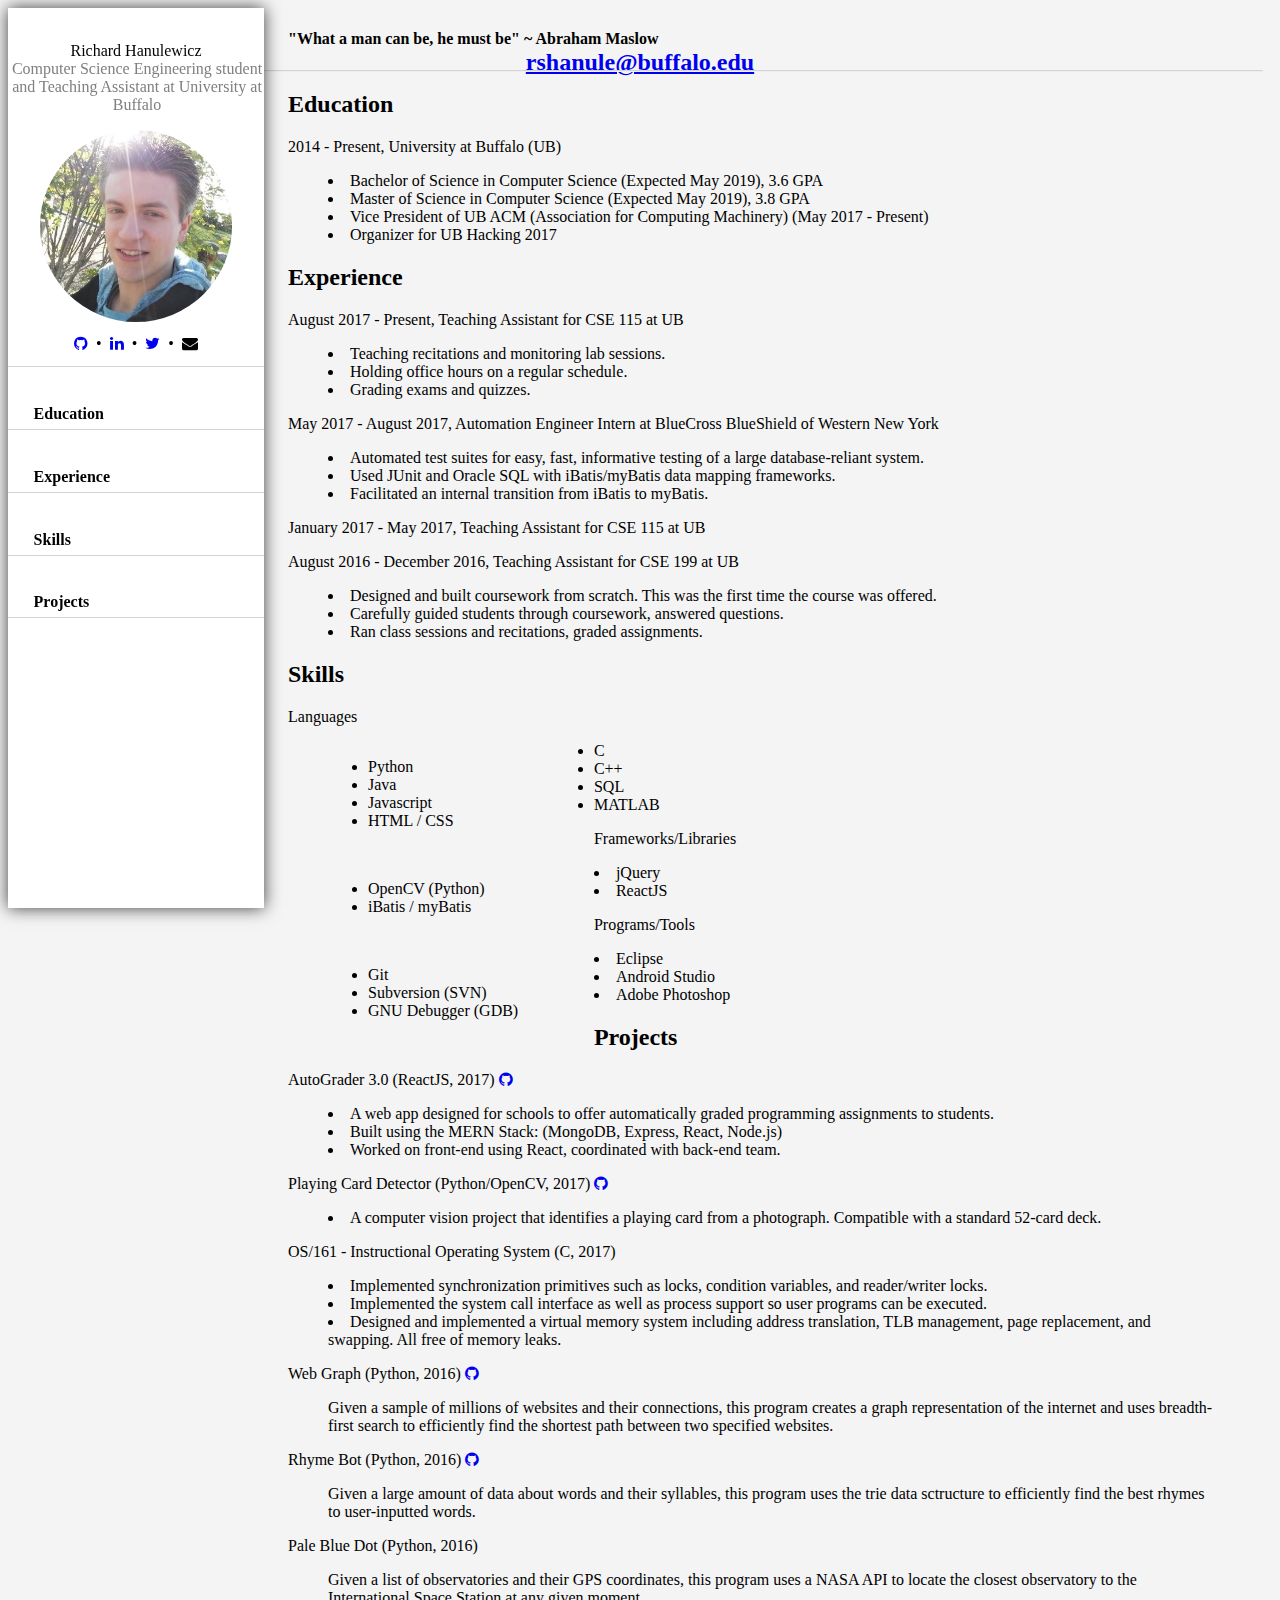
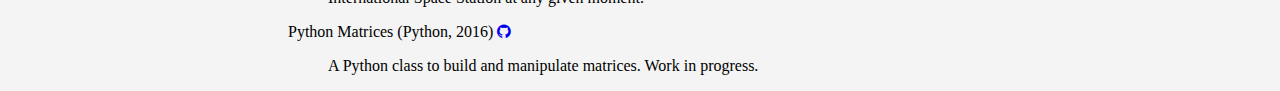
==== index.html @ ce82de79 "Small formatting change." ====
<html>
<title> Richard Hanulewicz </title>
<meta name = "keywords" content = "Richard, Ricky, Hanulewicz, Richard Hanulewicz, Ricky Hanulewicz, rshanule, rshanule@buffalo.edu, git, github, resume, code, programming" />
<head>
<link rel="stylesheet" type="text/css" href="css/bootstrap.min.css">
<link rel="stylesheet" type="text/css" href="style.css">
<link rel="stylesheet" type="text/css" href="https://maxcdn.bootstrapcdn.com/font-awesome/4.3.0/css/font-awesome.min.css">
<script src="js/jquery-3.1.1.min.js"> </script>
<script src="js/bootstrap.min.js"></script>
</head>

<body bgcolor="#E6E6FA">
	<div id="sidething">
		<div id="sidethingcontents">
			<p class="lead" align="center">Richard Hanulewicz<p>
			<p align="center" style="padding-left:2; margin-top: -16px; color:grey">Computer Science Engineering student and Teaching Assistant at University at Buffalo</p>
			<img id="propic" class="img-circle"" src="propic.jpg">
			
			<div id="sidebarcentered">
				<a href="https://github.com/rshanule" target="_blank"><i class="fa fa-github"></i></a>
				&nbsp;•&nbsp;
				<a href="https://www.linkedin.com/in/rshanule" target="_blank"><i class="fa fa-linkedin"></i></a>
				&nbsp;•&nbsp;
				<a href="https://twitter.com/rhanulewicz"><i class="fa fa-twitter"></i></a>
				&nbsp;•&nbsp;
				<a type="button" data-toggle="modal" data-target="#eModal"><i class="fa fa-envelope" title="Email"></i></a>
			</div>
			
			<div id="slice1">
				<a id="sidelink1" href="#edu"></a>
				<p id ="pslice1">Education</p>
			</div>
			<div id="slice2">
				<a id="sidelink2" href="#exp"></a>
				<p id ="pslice2">Experience</p>
			</div>
			<div id="slice3">
				<a id="sidelink3" href="#skills"></a>
				<p id ="pslice3">Skills</p>
			</div>
			<div id="sliceL">
				<a id="sidelinkL" href="#projects"></a>
				<p id ="psliceL">Projects</p>
			</div>
		</div>
	</div>

	<div id="eModal" class="modal fade" role="dialog">
		<div class="modal-dialog">
	    	<!-- Modal content-->
	    	<div class="modal-content">
	      		<div class="modal-body">
	      			<button type="button" class="close" data-dismiss="modal">&times;</button>
	      			<center><h2><a href="mailto:rshanule@buffalo.edu">rshanule@buffalo.edu</a></h2></center>
	      		</div>
	    	</div>
	    </div>
	</div>

	<div id="therest">
		<h4 id="titletext">
			"What a man can be, he must be" ~ Abraham Maslow
		</h4>
		<hr id="dividyguy" style="border-top: 1px solid lightgrey; margin-left: -32px;">

		<h2 id="edu">Education</h2>
		<div class="well">
			<p class="lead">2014 - Present, University at Buffalo (UB)</p>
			<blockquote>
				<li>Bachelor of Science in Computer Science (Expected May 2019), 3.6 GPA</li>
				<li>Master of Science in Computer Science (Expected May 2019), 3.8 GPA</li>
				<li>Vice President of UB ACM (Association for Computing Machinery) (May 2017 - Present)</li>
				<li>Organizer for UB Hacking 2017</li>
			</blockquote>
		</div>

		<h2 id="exp">Experience</h2>
		<div class="well">
			<p class="lead">August 2017 - Present, Teaching Assistant for CSE 115 at UB</p>
			<blockquote>
				<li>Teaching recitations and monitoring lab sessions.</li>
				<li>Holding office hours on a regular schedule.</li>
				<li>Grading exams and quizzes.</li>
			</blockquote>
			<p class="lead">May 2017 - August 2017, Automation Engineer Intern at BlueCross BlueShield of Western New York</p>
			<blockquote>
				<li>Automated test suites for easy, fast, informative testing of a large database-reliant system.</li>
				<li>Used JUnit and Oracle SQL with iBatis/myBatis data mapping frameworks.</li>
				<li>Facilitated an internal transition from iBatis to myBatis.</li>
			</blockquote>
			<p class="lead">January 2017 - May 2017, Teaching Assistant for CSE 115 at UB</p>
			<p class="lead">August 2016 - December 2016, Teaching Assistant for CSE 199 at UB</p>
			<blockquote>
				<li>Designed and built coursework from scratch. This was the first time the course was offered.</li>
				<li>Carefully guided students through coursework, answered questions.</li>
				<li>Ran class sessions and recitations, graded assignments.</li>
			</blockquote>
		</div>

		<h2 id="skills">Skills</h2>
		<div class="well">
			<p class="lead">Languages</p>
			<blockquote>
			<div style="float: left; width: 30%;">
				<ul>
					<li>Python</li>
					<li>Java</li>
					<li>Javascript</li>
					<li>HTML / CSS</li>
				</ul>
			</div>
			<ul>
				<li>C</li>
				<li>C++</li>
				<li>SQL</li>
				<li>MATLAB</li>
			</ul>
			</blockquote>
			
			<p class="lead">Frameworks/Libraries</p>
			<blockquote>
				<div style="float: left; width: 30%;">
					<ul>
						<li>OpenCV (Python)</li>
						<li>iBatis / myBatis</li>
					</ul>
				</div>
				<li>jQuery</li>
				<li>ReactJS</li>
			</blockquote>

			<p class="lead">Programs/Tools</p>
			<blockquote>
			<div style="float: left; width: 30%;">
				<ul>
					<li>Git</li>
					<li>Subversion (SVN)</li>
					<li>GNU Debugger (GDB)</li>
				</ul>
			</div>
				<li>Eclipse</li>
				<li>Android Studio</li>
				<li>Adobe Photoshop</li>	
			</blockquote>

		</div>
		<h2 id="projects">Projects</h2>
		<div class="well">
			<p class="lead">AutoGrader 3.0 (ReactJS, 2017) <a href="https://github.com/Theknickerbocker/UB_Grader"><i class="fa fa-github"></i></a></p>
			<blockquote>
				<li>A web app designed for schools to offer automatically graded programming assignments to students.</li>
				<li>Built using the MERN Stack: (MongoDB, Express, React, Node.js)</li>
				<li>Worked on front-end using React, coordinated with back-end team.</li>
			</blockquote>

			<p class="lead">Playing Card Detector (Python/OpenCV, 2017) <a href="https://github.com/Theknickerbocker/UB_Grader"><i class="fa fa-github"></i></a></p>
			<blockquote>
				<li>A computer vision project that identifies a playing card from a photograph. Compatible with a standard 52-card deck.</li>
			</blockquote>

			<p class="lead">OS/161 - Instructional Operating System (C, 2017)</p>
			<blockquote>
				<li>Implemented synchronization primitives such as locks, condition variables, and reader/writer locks.</li>
				<li>Implemented the system call interface as well as process support so user programs can be executed.</li>
				<li>Designed and implemented a virtual memory system including address translation, TLB management, page
					replacement, and swapping. All free of memory leaks.</li>
			</blockquote>
	
			
			<p class="lead">Web Graph (Python, 2016) <a href="https://github.com/rshanule/Web-Graph"><i class="fa fa-github"></i></a></p>
			<blockquote>
				Given a sample of millions of websites and their connections, this program creates a graph representation of the internet and uses breadth-first search to efficiently find the shortest path between two specified websites.
			</blockquote>

			<p class="lead">Rhyme Bot (Python, 2016) <a href="https://github.com/rshanule/Rhyme-Bot"><i class="fa fa-github"></i></a></p>
			<blockquote>
				Given a large amount of data about words and their syllables, this program uses the trie data sctructure to efficiently find the best rhymes to user-inputted words.
			</blockquote>

			<p class="lead">Pale Blue Dot (Python, 2016)</p>
			<blockquote>
				Given a list of observatories and their GPS coordinates, this program uses a NASA API to locate the closest observatory to the International Space Station at any given moment.
			</blockquote>

			<p class="lead">Python Matrices (Python, 2016) <a href="https://github.com/rshanule/Python-Matrices"><i class="fa fa-github"></i></a></p>
			<blockquote>A Python class to build and manipulate matrices. Work in progress.</blockquote>
	
	</div>
</body>
<script src="script.js" type="text/javascript"></script>
</html>
---- style.css ----
#sidething{
	position: fixed;
    width:20%;
    min-width: 120px;
    height:100%;
    background: white;
    -webkit-box-shadow: 0px 0px 16px 0px rgba(0,0,0,0.75);
    -moz-box-shadow: 0px 0px 16px 0px rgba(0,0,0,0.75);
    box-shadow: 0px 0px 16px 0px rgba(0,0,0,0.75);
    z-index: 1;
}
#sidethingcontents{
	position: relative;
	top: 2%;

}
#therest{
	position:absolute;
	top: 1%;
	z-index: 0;
	margin-right: 2%;
}
#slice1,#slice2,#slice3,#slice4{
	position: relative;
	border: 1px solid lightgrey;
	border-left: 0;
	border-right: 0;
	border-bottom: 0;
    box-sizing: border-box;
    height:7%;
    min-height: 20px
}
#sliceL{
	position: relative;
	border: 1px solid lightgrey;
	border-left: 0;
	border-right: 0;
    box-sizing: border-box;
    height:7%;
    min-height: 20px
}
#pslice1,#pslice2,#pslice3,#pslice4,#psliceL {
	position: relative; 
	left:10%; 
	top: 50%; 
	transform: translateY(-50%); 
	font-weight: bold;
}
#sidelink{
	position: absolute;
    width: 100%;
    height: 100%;
    top: 0;
    left: 0;
    text-decoration: none; 
    z-index: 10; 
    background-color: #FFF; 
    opacity: 0 ; 
    filter: alpha(opacity=1);
}
body{
	background-color: #f4f4f4;
}
.img-circle{
	position: relative;
	border-radius:50%;
	width:75%;
	left: 12.5%;
}
#sidebarcentered{
	margin-top:5%;
	margin-bottom: 5%;
	text-align: center;
}
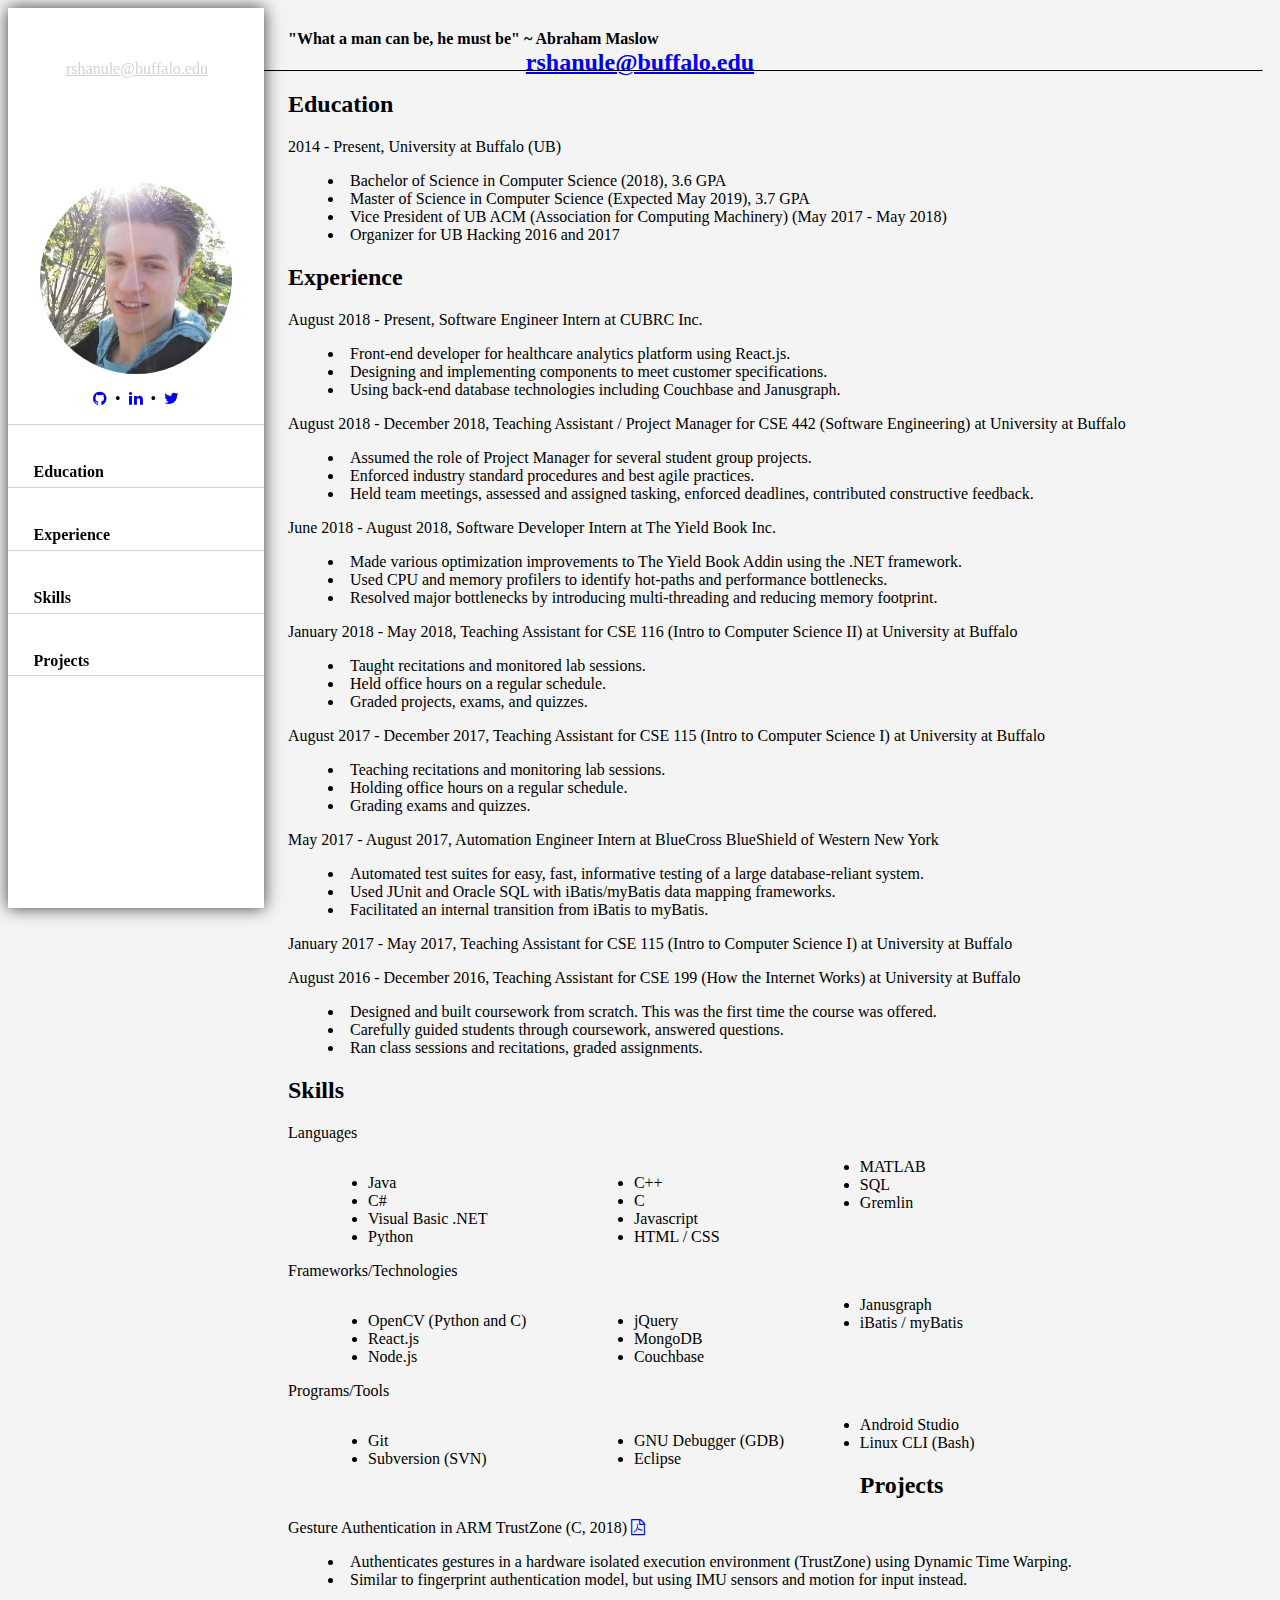
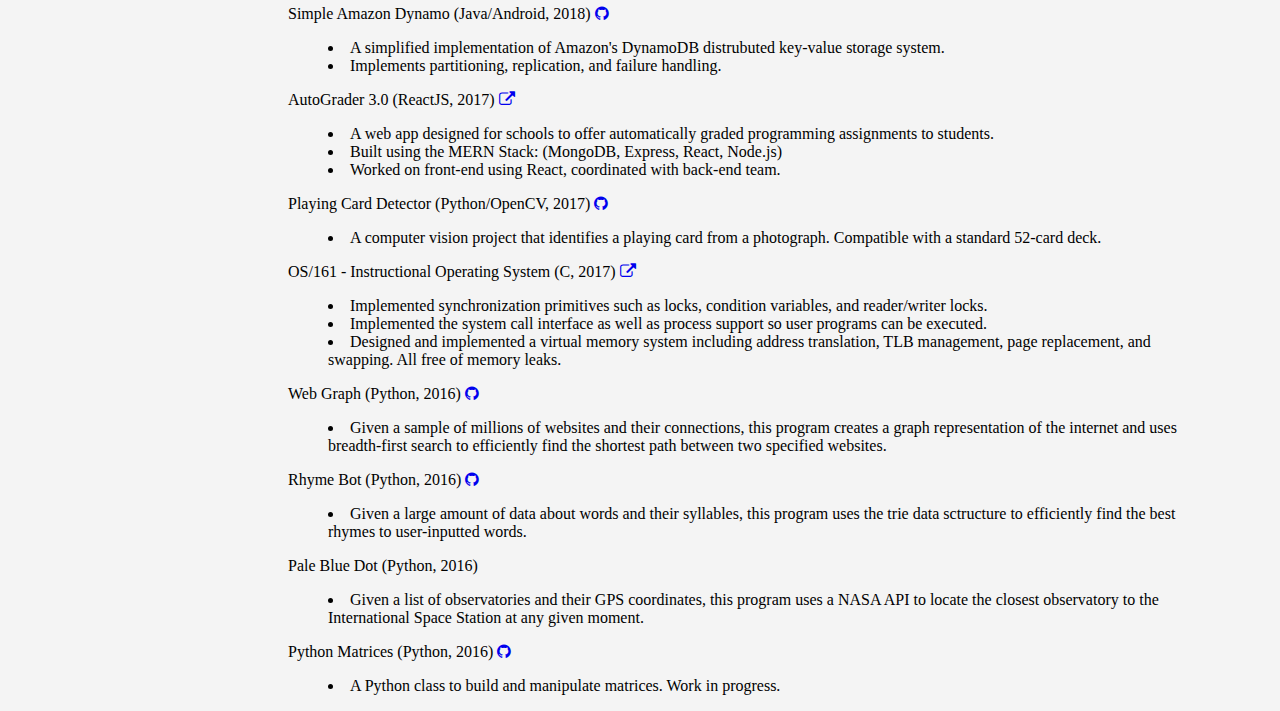
==== commit 6ca9de61: "Small update" ====
--- a/index.html
+++ b/index.html
@@ -2,6 +2,7 @@
 <html>
 <title> Richard Hanulewicz </title>
 <meta name = "keywords" content = "Richard, Ricky, Hanulewicz, Richard Hanulewicz, Ricky Hanulewicz, rshanule, rshanule@buffalo.edu, git, github, resume, code, programming" />
+<meta http-equiv="cache-control" content="no-cache" /> 
 <head>
 <link rel="stylesheet" type="text/css" href="css/bootstrap.min.css">
 <link rel="stylesheet" type="text/css" href="style.css">
@@ -13,18 +14,19 @@
 <body bgcolor="#E6E6FA">
 	<div id="sidething">
 		<div id="sidethingcontents">
-			<p class="lead" align="center">Richard Hanulewicz<p>
-			<p align="center" style="padding-left:2; margin-top: -16px; color:grey">Computer Science Engineering student and Teaching Assistant at University at Buffalo</p>
+			<p class="lead" align="center" style="color: white">Richard Hanulewicz<p>
+			<p align="center" style="padding-left:2; margin-top: -16px; color:lightgrey"><a style="color: lightgrey" href="mailto:rshanule@buffalo.edu">rshanule@buffalo.edu</a><p>
+			<br>
+			<p align="center" style="padding-left:4; margin-top: -16px; color:white">Computer Science Engineering student and Teaching Assistant at University at Buffalo</p>
 			<img id="propic" class="img-circle"" src="propic.jpg">
 			
 			<div id="sidebarcentered">
-				<a href="https://github.com/rshanule" target="_blank"><i class="fa fa-github"></i></a>
+				<p class="lead"><a href="https://github.com/rshanule" target="_blank"><i class="fa fa-github"></i></a>
 				&nbsp;•&nbsp;
 				<a href="https://www.linkedin.com/in/rshanule" target="_blank"><i class="fa fa-linkedin"></i></a>
 				&nbsp;•&nbsp;
-				<a href="https://twitter.com/rhanulewicz"><i class="fa fa-twitter"></i></a>
-				&nbsp;•&nbsp;
-				<a type="button" data-toggle="modal" data-target="#eModal"><i class="fa fa-envelope" title="Email"></i></a>
+				<a href="https://twitter.com/rhanulewicz" target="_blank"><i class="fa fa-twitter"></i></a>
+				</p>
 			</div>
 			
 			<div id="slice1">
@@ -62,22 +64,46 @@
 		<h4 id="titletext">
 			"What a man can be, he must be" ~ Abraham Maslow
 		</h4>
-		<hr id="dividyguy" style="border-top: 1px solid lightgrey; margin-left: -32px;">
+		<hr id="dividyguy" style="border-top: 1px solid black; margin-left: -32px;">
 
 		<h2 id="edu">Education</h2>
 		<div class="well">
 			<p class="lead">2014 - Present, University at Buffalo (UB)</p>
 			<blockquote>
-				<li>Bachelor of Science in Computer Science (Expected May 2019), 3.6 GPA</li>
-				<li>Master of Science in Computer Science (Expected May 2019), 3.8 GPA</li>
-				<li>Vice President of UB ACM (Association for Computing Machinery) (May 2017 - Present)</li>
-				<li>Organizer for UB Hacking 2017</li>
+				<li>Bachelor of Science in Computer Science (2018), 3.6 GPA</li>
+				<li>Master of Science in Computer Science (Expected May 2019), 3.7 GPA</li>
+				<li>Vice President of UB ACM (Association for Computing Machinery) (May 2017 - May 2018)</li>
+				<li>Organizer for UB Hacking 2016 and 2017</li>
 			</blockquote>
 		</div>
 
 		<h2 id="exp">Experience</h2>
 		<div class="well">
-			<p class="lead">August 2017 - Present, Teaching Assistant for CSE 115 at UB</p>
+			<p class="lead">August 2018 - Present, Software Engineer Intern at CUBRC Inc.</p>
+			<blockquote>
+				<li>Front-end developer for healthcare analytics platform using React.js.</li>
+				<li>Designing and implementing components to meet customer specifications.</li>
+				<li>Using back-end database technologies including Couchbase and Janusgraph.</li>
+			</blockquote>
+			<p class="lead">August 2018 - December 2018, Teaching Assistant / Project Manager for CSE 442 (Software Engineering) at University at Buffalo</p>
+			<blockquote>
+				<li>Assumed the role of Project Manager for several student group projects.</li>
+				<li>Enforced industry standard procedures and best agile practices.</li>
+				<li>Held team meetings, assessed and assigned tasking, enforced deadlines, contributed constructive feedback.</li>
+			</blockquote>
+			<p class="lead">June 2018 - August 2018, Software Developer Intern at The Yield Book Inc.</p>
+			<blockquote>
+				<li>Made various optimization improvements to The Yield Book Addin using the .NET framework.</li>
+				<li>Used CPU and memory profilers to identify hot-paths and performance bottlenecks.</li>
+				<li>Resolved major bottlenecks by introducing multi-threading and reducing memory footprint.</li>
+			</blockquote>
+			<p class="lead">January 2018 - May 2018, Teaching Assistant for CSE 116 (Intro to Computer Science II) at University at Buffalo</p>
+			<blockquote>
+				<li>Taught recitations and monitored lab sessions.</li>
+				<li>Held office hours on a regular schedule.</li>
+				<li>Graded projects, exams, and quizzes.</li>
+			</blockquote>
+			<p class="lead">August 2017 - December 2017, Teaching Assistant for CSE 115 (Intro to Computer Science I) at University at Buffalo</p>
 			<blockquote>
 				<li>Teaching recitations and monitoring lab sessions.</li>
 				<li>Holding office hours on a regular schedule.</li>
@@ -89,8 +115,8 @@
 				<li>Used JUnit and Oracle SQL with iBatis/myBatis data mapping frameworks.</li>
 				<li>Facilitated an internal transition from iBatis to myBatis.</li>
 			</blockquote>
-			<p class="lead">January 2017 - May 2017, Teaching Assistant for CSE 115 at UB</p>
-			<p class="lead">August 2016 - December 2016, Teaching Assistant for CSE 199 at UB</p>
+			<p class="lead">January 2017 - May 2017, Teaching Assistant for CSE 115 (Intro to Computer Science I) at University at Buffalo</p>
+			<p class="lead">August 2016 - December 2016, Teaching Assistant for CSE 199 (How the Internet Works) at University at Buffalo</p>
 			<blockquote>
 				<li>Designed and built coursework from scratch. This was the first time the course was offered.</li>
 				<li>Carefully guided students through coursework, answered questions.</li>
@@ -104,31 +130,57 @@
 			<blockquote>
 			<div style="float: left; width: 30%;">
 				<ul>
+					<li>Java</li>
+					<li>C#</li>
+					<li>Visual Basic .NET</li>
 					<li>Python</li>
-					<li>Java</li>
+				</ul>
+			</div>
+			<div style="float: left; width: 30%;">
+				<ul>
+					<li>C++</li>
+					<li>C</li>
 					<li>Javascript</li>
 					<li>HTML / CSS</li>
-				</ul>
-			</div>
-			<ul>
-				<li>C</li>
-				<li>C++</li>
-				<li>SQL</li>
-				<li>MATLAB</li>
-			</ul>
-			</blockquote>
-			
-			<p class="lead">Frameworks/Libraries</p>
-			<blockquote>
-				<div style="float: left; width: 30%;">
+					
+				</ul>
+			</div>
+				<div>
 					<ul>
-						<li>OpenCV (Python)</li>
-						<li>iBatis / myBatis</li>
+						<li>MATLAB</li>
+						<li>SQL</li>
+						<li>Gremlin</li>
 					</ul>
 				</div>
-				<li>jQuery</li>
-				<li>ReactJS</li>
-			</blockquote>
+			</blockquote>
+
+			<br/>
+		
+			<p class="lead">Frameworks/Technologies</p>
+			<blockquote>
+			<div style="float: left; width: 30%;">
+				<ul>
+					<li>OpenCV (Python and C)</li>
+					<li>React.js</li>
+					<li>Node.js</li>
+				</ul>
+			</div>
+			<div style="float: left; width: 30%;">
+				<ul>
+					<li>jQuery</li>
+					<li>MongoDB</li>
+					<li>Couchbase</li>
+				</ul>
+			</div>
+			<div>
+				<ul>
+					<li>Janusgraph</li>
+					<li>iBatis / myBatis</li>
+				</ul>
+			</div>
+			</blockquote>
+
+			<br/>
 
 			<p class="lead">Programs/Tools</p>
 			<blockquote>
@@ -136,30 +188,51 @@
 				<ul>
 					<li>Git</li>
 					<li>Subversion (SVN)</li>
+					
+				</ul>
+			</div>
+			<div style="float: left; width: 30%;">
+				<ul>
 					<li>GNU Debugger (GDB)</li>
-				</ul>
-			</div>
-				<li>Eclipse</li>
-				<li>Android Studio</li>
-				<li>Adobe Photoshop</li>	
+					<li>Eclipse</li>
+				</ul>
+			</div>	
+			<div>
+				<ul>
+					<li>Android Studio</li>
+					<li>Linux CLI (Bash)</li>
+				</ul>
+			</div>	
 			</blockquote>
 
 		</div>
 		<h2 id="projects">Projects</h2>
 		<div class="well">
-			<p class="lead">AutoGrader 3.0 (ReactJS, 2017) <a href="https://github.com/Theknickerbocker/UB_Grader"><i class="fa fa-github"></i></a></p>
+			<p class="lead">Gesture Authentication in ARM TrustZone (C, 2018) <a target="_blank" href="files/Gesture_Auth_TrustZone_Final.pdf"><i class="fa fa-file-pdf-o"></i></a></p>
+			<blockquote>
+				<li>Authenticates gestures in a hardware isolated execution environment (TrustZone) using Dynamic Time Warping.</li>
+				<li>Similar to fingerprint authentication model, but using IMU sensors and motion for input instead.</li>
+			</blockquote>
+
+			<p class="lead">Simple Amazon Dynamo (Java/Android, 2018) <a target="_blank" href="https://github.com/rshanule/SimpleDynamo"><i class="fa fa fa-github"></i></a></p>
+			<blockquote>
+				<li>A simplified implementation of Amazon's DynamoDB distrubuted key-value storage system.</li>
+				<li>Implements partitioning, replication, and failure handling.</li>
+			</blockquote>
+
+			<p class="lead">AutoGrader 3.0 (ReactJS, 2017) <a target="_blank" href="https://rshanule.github.io/UB-Grader-Landing/"><i class="fa fa-external-link"></i></a></p>
 			<blockquote>
 				<li>A web app designed for schools to offer automatically graded programming assignments to students.</li>
 				<li>Built using the MERN Stack: (MongoDB, Express, React, Node.js)</li>
 				<li>Worked on front-end using React, coordinated with back-end team.</li>
 			</blockquote>
 
-			<p class="lead">Playing Card Detector (Python/OpenCV, 2017) <a href="https://github.com/Theknickerbocker/UB_Grader"><i class="fa fa-github"></i></a></p>
+			<p class="lead">Playing Card Detector (Python/OpenCV, 2017) <a target="_blank" href="https://github.com/rshanule/Playing-Card-Identifier"><i class="fa fa-github"></i></a></p>
 			<blockquote>
 				<li>A computer vision project that identifies a playing card from a photograph. Compatible with a standard 52-card deck.</li>
 			</blockquote>
 
-			<p class="lead">OS/161 - Instructional Operating System (C, 2017)</p>
+			<p class="lead">OS/161 - Instructional Operating System (C, 2017) <a target="_blank" href="https://test161.ops-class.org/leaders"><i class="fa fa-external-link"></i></a></p>
 			<blockquote>
 				<li>Implemented synchronization primitives such as locks, condition variables, and reader/writer locks.</li>
 				<li>Implemented the system call interface as well as process support so user programs can be executed.</li>
@@ -168,23 +241,27 @@
 			</blockquote>
 	
 			
-			<p class="lead">Web Graph (Python, 2016) <a href="https://github.com/rshanule/Web-Graph"><i class="fa fa-github"></i></a></p>
-			<blockquote>
-				Given a sample of millions of websites and their connections, this program creates a graph representation of the internet and uses breadth-first search to efficiently find the shortest path between two specified websites.
-			</blockquote>
-
-			<p class="lead">Rhyme Bot (Python, 2016) <a href="https://github.com/rshanule/Rhyme-Bot"><i class="fa fa-github"></i></a></p>
-			<blockquote>
+			<p class="lead">Web Graph (Python, 2016) <a target="_blank" href="https://github.com/rshanule/Web-Graph"><i class="fa fa-github"></i></a></p>
+			<blockquote>
+				<li>Given a sample of millions of websites and their connections, this program creates a graph representation of the internet and uses breadth-first search to efficiently find the shortest path between two specified websites.</li>
+			</blockquote>
+
+			<p class="lead">Rhyme Bot (Python, 2016) <a target="_blank" href="https://github.com/rshanule/Rhyme-Bot"><i class="fa fa-github"></i></a></p>
+			<blockquote>
+				<li>
 				Given a large amount of data about words and their syllables, this program uses the trie data sctructure to efficiently find the best rhymes to user-inputted words.
+				</li>
 			</blockquote>
 
 			<p class="lead">Pale Blue Dot (Python, 2016)</p>
 			<blockquote>
+				<li>
 				Given a list of observatories and their GPS coordinates, this program uses a NASA API to locate the closest observatory to the International Space Station at any given moment.
-			</blockquote>
-
-			<p class="lead">Python Matrices (Python, 2016) <a href="https://github.com/rshanule/Python-Matrices"><i class="fa fa-github"></i></a></p>
-			<blockquote>A Python class to build and manipulate matrices. Work in progress.</blockquote>
+				</li>
+			</blockquote>
+
+			<p class="lead">Python Matrices (Python, 2016) <a target="_blank" href="https://github.com/rshanule/Python-Matrices"><i class="fa fa-github"></i></a></p>
+			<blockquote><li>A Python class to build and manipulate matrices. Work in progress.</li></blockquote>
 	
 	</div>
 </body>
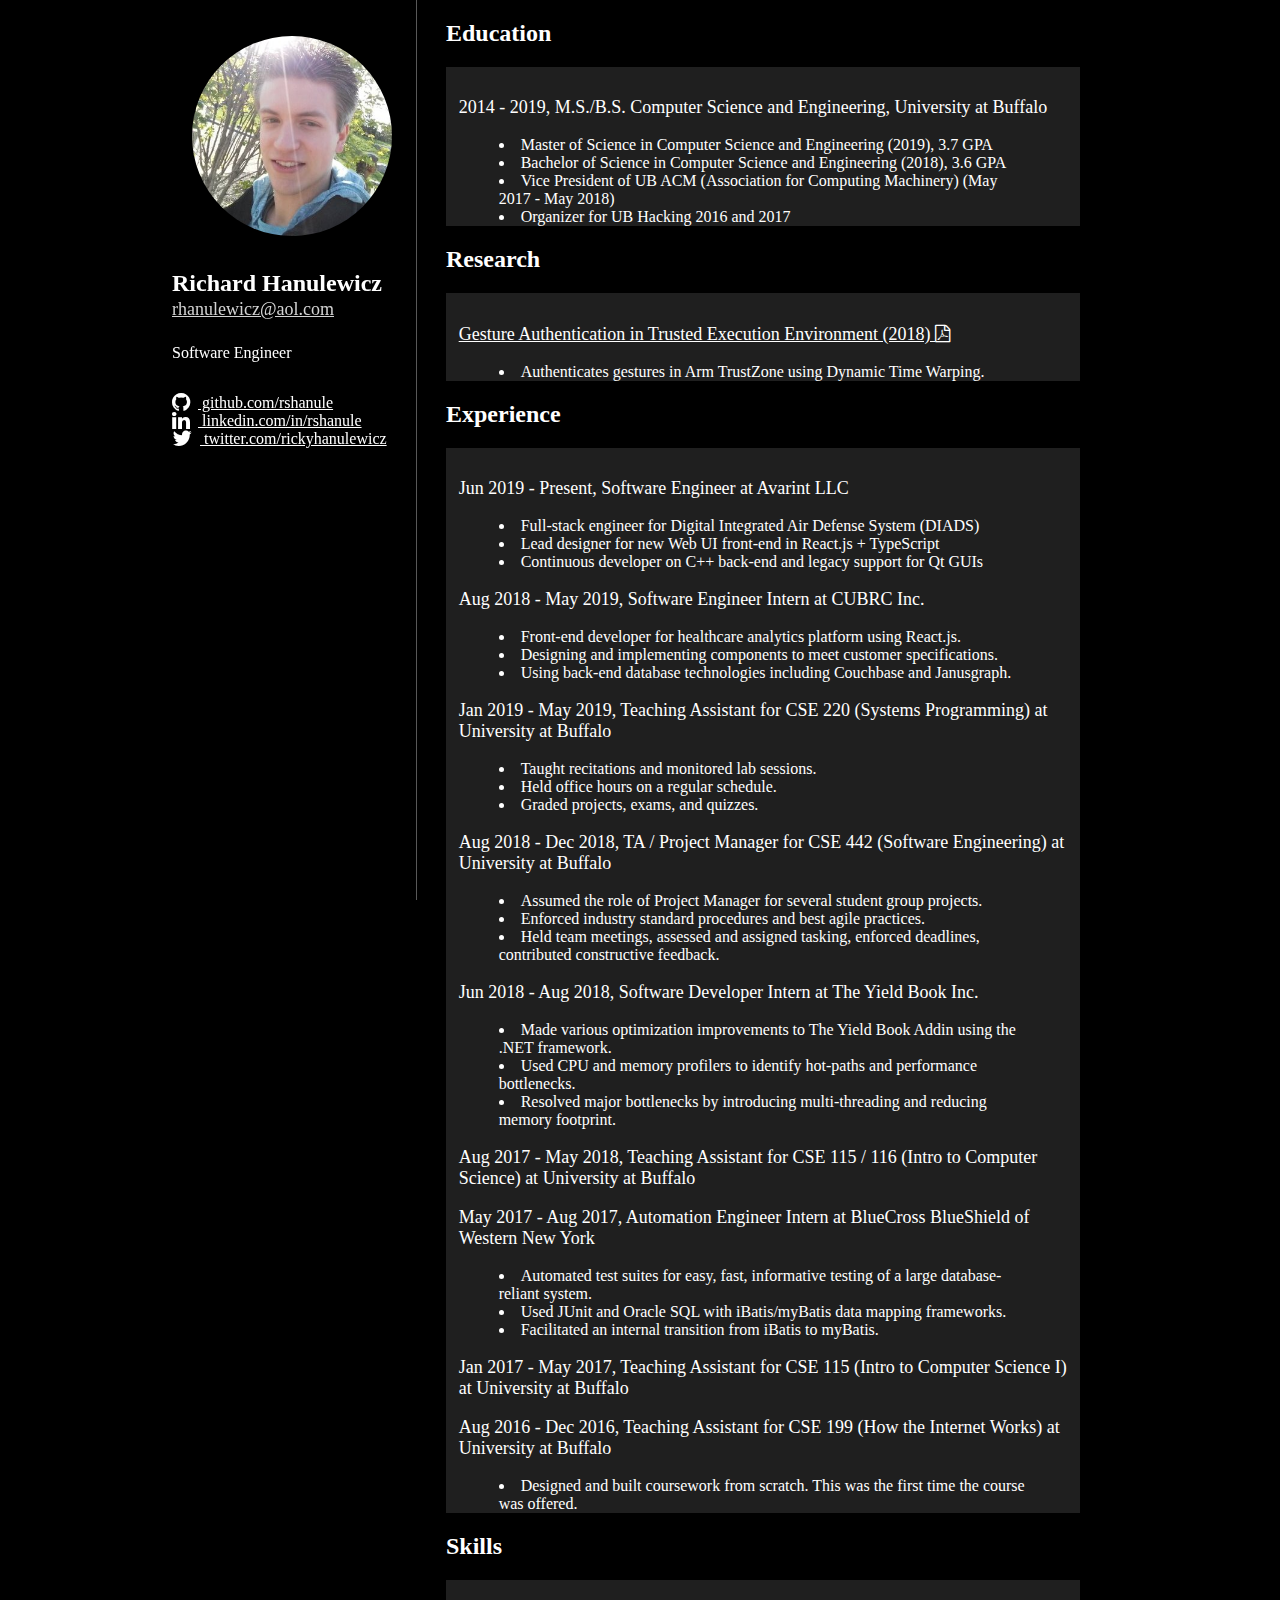
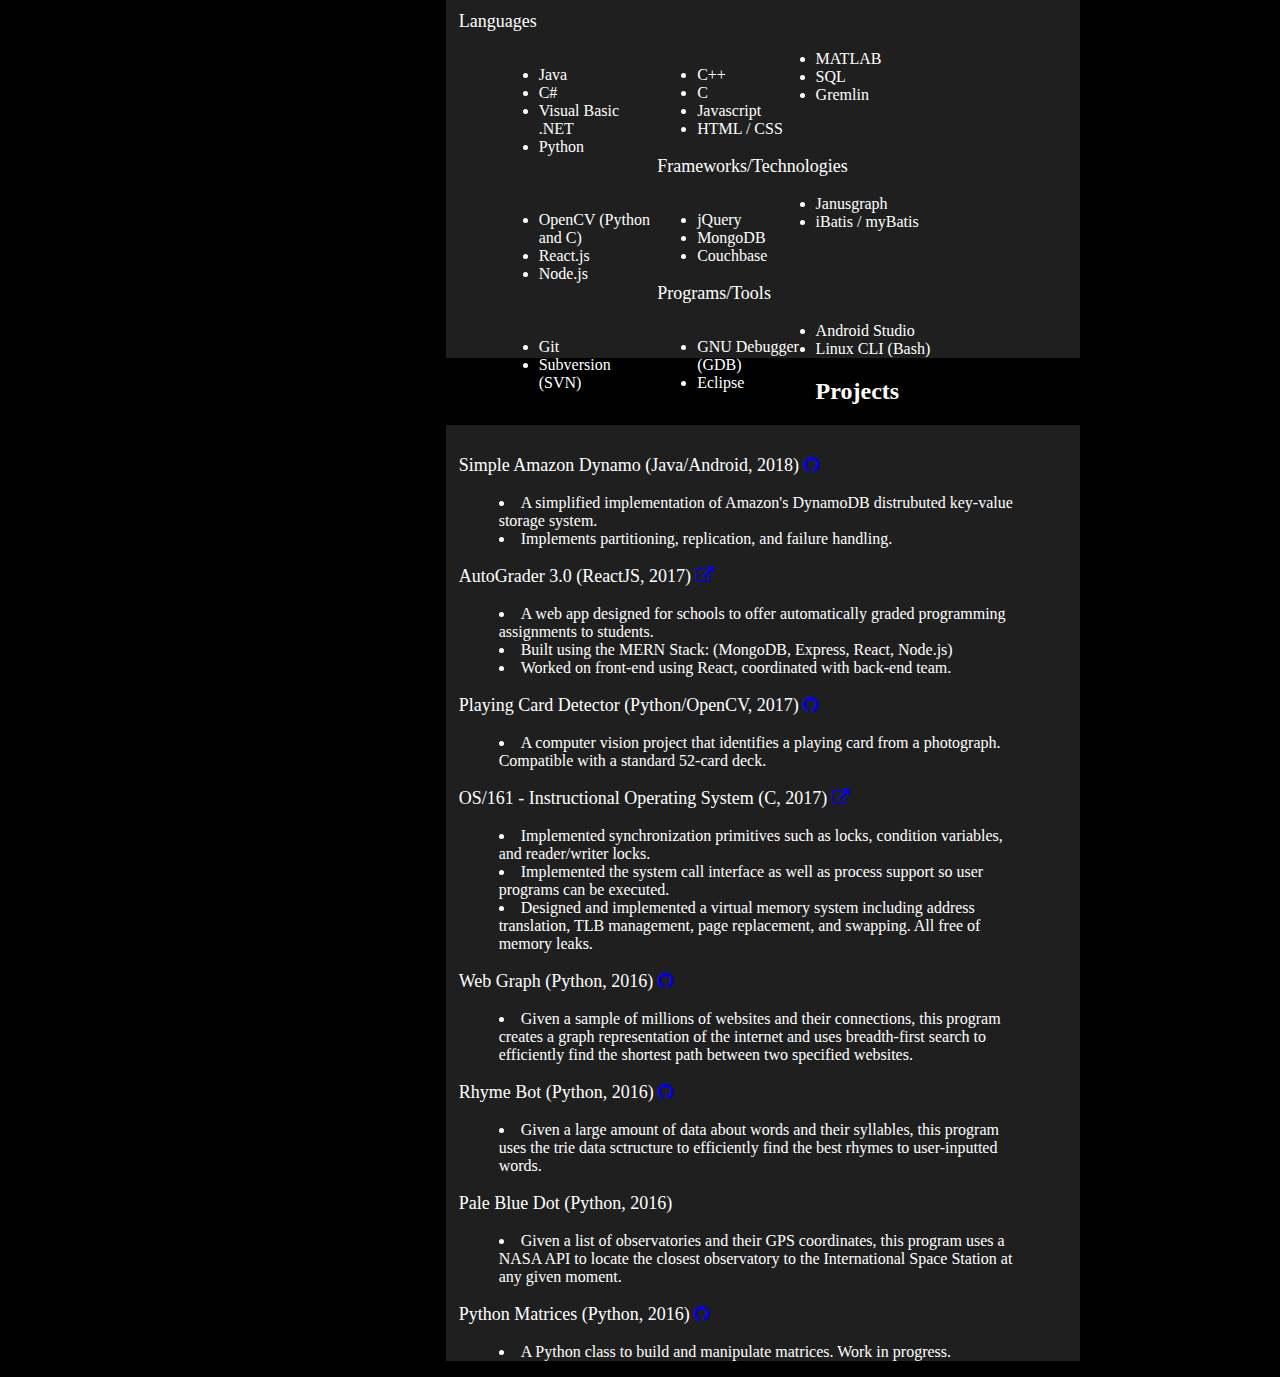
==== commit c59b8ef8: "Mobile layout" ====
--- a/index.html
+++ b/index.html
@@ -1,6 +1,7 @@
 
 <html>
 <title> Richard Hanulewicz </title>
+<meta name="viewport" content="width=device-width, initial-scale=1.0"> 
 <meta name = "keywords" content = "Richard, Ricky, Hanulewicz, Richard Hanulewicz, Ricky Hanulewicz, rshanule, rshanule@buffalo.edu, git, github, resume, code, programming" />
 <meta http-equiv="cache-control" content="no-cache" /> 
 <head>
@@ -11,116 +12,104 @@
 <script src="js/bootstrap.min.js"></script>
 </head>
 
-<body bgcolor="#E6E6FA">
+<body>
 	<div id="sidething">
 		<div id="sidethingcontents">
-			<p class="lead" align="center" style="color: white">Richard Hanulewicz<p>
-			<p align="center" style="padding-left:2; margin-top: -16px; color:lightgrey"><a style="color: lightgrey" href="mailto:rshanule@buffalo.edu">rshanule@buffalo.edu</a><p>
 			<br>
-			<p align="center" style="padding-left:4; margin-top: -16px; color:white">Computer Science Engineering student and Teaching Assistant at University at Buffalo</p>
 			<img id="propic" class="img-circle"" src="propic.jpg">
+			<div id="sidethingtextcontents">
+				<p class="lead" style="padding-top: 16px; color: white;"><font size="5"><b>Richard Hanulewicz</b></font></p>
+				<p style="padding-bottom: 8px;  margin-top: -16px; color:lightgrey"><font size="4"><a style="color: lightgrey" href="mailto:rhanulewicz@aol.com">rhanulewicz@aol.com</a></font><p></p>
+				
+				<p style="padding-bottom: 16px;  color: white;"><font size="3">Software Engineer</font></p>
 			
-			<div id="sidebarcentered">
-				<p class="lead"><a href="https://github.com/rshanule" target="_blank"><i class="fa fa-github"></i></a>
-				&nbsp;•&nbsp;
-				<a href="https://www.linkedin.com/in/rshanule" target="_blank"><i class="fa fa-linkedin"></i></a>
-				&nbsp;•&nbsp;
-				<a href="https://twitter.com/rhanulewicz" target="_blank"><i class="fa fa-twitter"></i></a>
+				<p >
+					<font size="3">
+					<a style="color: white;" href="https://github.com/rshanule" target="_blank">
+						<i style=" padding-right: 8px;" class="fa fa-github fa-lg"></i>
+						github.com/rshanule
+					</a>
+					<br/>
+					<a style="color: white;" href="https://www.linkedin.com/in/rshanule" target="_blank">
+						<i style=" padding-right: 8px;" class="fa fa-linkedin fa-lg"></i>
+						linkedin.com/in/rshanule
+					</a>
+					<br/>
+					<a style="color: white;" href="https://twitter.com/rickyhanulewicz" target="_blank">
+						<i style=" padding-right: 8px;" class="fa fa-twitter fa-lg"></i>
+						twitter.com/rickyhanulewicz
+					</a>
+					<br/>
+					</font>
 				</p>
 			</div>
-			
-			<div id="slice1">
-				<a id="sidelink1" href="#edu"></a>
-				<p id ="pslice1">Education</p>
-			</div>
-			<div id="slice2">
-				<a id="sidelink2" href="#exp"></a>
-				<p id ="pslice2">Experience</p>
-			</div>
-			<div id="slice3">
-				<a id="sidelink3" href="#skills"></a>
-				<p id ="pslice3">Skills</p>
-			</div>
-			<div id="sliceL">
-				<a id="sidelinkL" href="#projects"></a>
-				<p id ="psliceL">Projects</p>
-			</div>
 		</div>
 	</div>
 
-	<div id="eModal" class="modal fade" role="dialog">
-		<div class="modal-dialog">
-	    	<!-- Modal content-->
-	    	<div class="modal-content">
-	      		<div class="modal-body">
-	      			<button type="button" class="close" data-dismiss="modal">&times;</button>
-	      			<center><h2><a href="mailto:rshanule@buffalo.edu">rshanule@buffalo.edu</a></h2></center>
-	      		</div>
-	    	</div>
-	    </div>
-	</div>
-
 	<div id="therest">
-		<h4 id="titletext">
-			"What a man can be, he must be" ~ Abraham Maslow
-		</h4>
-		<hr id="dividyguy" style="border-top: 1px solid black; margin-left: -32px;">
-
 		<h2 id="edu">Education</h2>
 		<div class="well">
-			<p class="lead">2014 - Present, University at Buffalo (UB)</p>
-			<blockquote>
-				<li>Bachelor of Science in Computer Science (2018), 3.6 GPA</li>
-				<li>Master of Science in Computer Science (Expected May 2019), 3.7 GPA</li>
+			<p class="lead">2014 - 2019, M.S./B.S. Computer Science and Engineering, University at Buffalo</p>
+			<blockquote>
+				<li>Master of Science in Computer Science and Engineering (2019), 3.7 GPA</li>
+				<li>Bachelor of Science in Computer Science and Engineering (2018), 3.6 GPA</li>
 				<li>Vice President of UB ACM (Association for Computing Machinery) (May 2017 - May 2018)</li>
 				<li>Organizer for UB Hacking 2016 and 2017</li>
 			</blockquote>
 		</div>
 
+		<h2 id="res">Research</h2>
+		<div class="well">
+			<p class="lead"><a target="_blank" style="color: white" href="files/Gesture_Auth_TrustZone_Final.pdf">Gesture Authentication in Trusted Execution Environment (2018) <i class="fa fa-file-pdf-o"></i></a></p>
+			<blockquote>
+				<li>Authenticates gestures in Arm TrustZone using Dynamic Time Warping.</li>
+			</blockquote>
+	
+		</div>
+
 		<h2 id="exp">Experience</h2>
 		<div class="well">
-			<p class="lead">August 2018 - Present, Software Engineer Intern at CUBRC Inc.</p>
+			<p class="lead">Jun 2019 - Present, Software Engineer at Avarint LLC</p>
+			<blockquote>
+				<li>Full-stack engineer for Digital Integrated Air Defense System (DIADS)</li>
+				<li>Lead designer for new Web UI front-end in React.js + TypeScript</li>
+				<li>Continuous developer on C++ back-end and legacy support for Qt GUIs</li>
+			</blockquote>
+			<p class="lead">Aug 2018 - May 2019, Software Engineer Intern at CUBRC Inc.</p>
 			<blockquote>
 				<li>Front-end developer for healthcare analytics platform using React.js.</li>
 				<li>Designing and implementing components to meet customer specifications.</li>
 				<li>Using back-end database technologies including Couchbase and Janusgraph.</li>
 			</blockquote>
-			<p class="lead">August 2018 - December 2018, Teaching Assistant / Project Manager for CSE 442 (Software Engineering) at University at Buffalo</p>
+			<p class="lead">Jan 2019 - May 2019, Teaching Assistant for CSE 220 (Systems Programming) at University at Buffalo</p>
+			<blockquote>
+				<li>Taught recitations and monitored lab sessions.</li>
+				<li>Held office hours on a regular schedule.</li>
+				<li>Graded projects, exams, and quizzes.</li>
+			</blockquote>
+			<p class="lead">Aug 2018 - Dec 2018, TA / Project Manager for CSE 442 (Software Engineering) at University at Buffalo</p>
 			<blockquote>
 				<li>Assumed the role of Project Manager for several student group projects.</li>
 				<li>Enforced industry standard procedures and best agile practices.</li>
 				<li>Held team meetings, assessed and assigned tasking, enforced deadlines, contributed constructive feedback.</li>
 			</blockquote>
-			<p class="lead">June 2018 - August 2018, Software Developer Intern at The Yield Book Inc.</p>
+			<p class="lead">Jun 2018 - Aug 2018, Software Developer Intern at The Yield Book Inc.</p>
 			<blockquote>
 				<li>Made various optimization improvements to The Yield Book Addin using the .NET framework.</li>
 				<li>Used CPU and memory profilers to identify hot-paths and performance bottlenecks.</li>
 				<li>Resolved major bottlenecks by introducing multi-threading and reducing memory footprint.</li>
 			</blockquote>
-			<p class="lead">January 2018 - May 2018, Teaching Assistant for CSE 116 (Intro to Computer Science II) at University at Buffalo</p>
-			<blockquote>
-				<li>Taught recitations and monitored lab sessions.</li>
-				<li>Held office hours on a regular schedule.</li>
-				<li>Graded projects, exams, and quizzes.</li>
-			</blockquote>
-			<p class="lead">August 2017 - December 2017, Teaching Assistant for CSE 115 (Intro to Computer Science I) at University at Buffalo</p>
-			<blockquote>
-				<li>Teaching recitations and monitoring lab sessions.</li>
-				<li>Holding office hours on a regular schedule.</li>
-				<li>Grading exams and quizzes.</li>
-			</blockquote>
-			<p class="lead">May 2017 - August 2017, Automation Engineer Intern at BlueCross BlueShield of Western New York</p>
+			<p class="lead">Aug 2017 - May 2018, Teaching Assistant for CSE 115 / 116 (Intro to Computer Science) at University at Buffalo</p>
+			<p class="lead">May 2017 - Aug 2017, Automation Engineer Intern at BlueCross BlueShield of Western New York</p>
 			<blockquote>
 				<li>Automated test suites for easy, fast, informative testing of a large database-reliant system.</li>
 				<li>Used JUnit and Oracle SQL with iBatis/myBatis data mapping frameworks.</li>
 				<li>Facilitated an internal transition from iBatis to myBatis.</li>
 			</blockquote>
-			<p class="lead">January 2017 - May 2017, Teaching Assistant for CSE 115 (Intro to Computer Science I) at University at Buffalo</p>
-			<p class="lead">August 2016 - December 2016, Teaching Assistant for CSE 199 (How the Internet Works) at University at Buffalo</p>
+			<p class="lead">Jan 2017 - May 2017, Teaching Assistant for CSE 115 (Intro to Computer Science I) at University at Buffalo</p>
+			<p class="lead">Aug 2016 - Dec 2016, Teaching Assistant for CSE 199 (How the Internet Works) at University at Buffalo</p>
 			<blockquote>
 				<li>Designed and built coursework from scratch. This was the first time the course was offered.</li>
-				<li>Carefully guided students through coursework, answered questions.</li>
-				<li>Ran class sessions and recitations, graded assignments.</li>
 			</blockquote>
 		</div>
 
@@ -208,12 +197,6 @@
 		</div>
 		<h2 id="projects">Projects</h2>
 		<div class="well">
-			<p class="lead">Gesture Authentication in ARM TrustZone (C, 2018) <a target="_blank" href="files/Gesture_Auth_TrustZone_Final.pdf"><i class="fa fa-file-pdf-o"></i></a></p>
-			<blockquote>
-				<li>Authenticates gestures in a hardware isolated execution environment (TrustZone) using Dynamic Time Warping.</li>
-				<li>Similar to fingerprint authentication model, but using IMU sensors and motion for input instead.</li>
-			</blockquote>
-
 			<p class="lead">Simple Amazon Dynamo (Java/Android, 2018) <a target="_blank" href="https://github.com/rshanule/SimpleDynamo"><i class="fa fa fa-github"></i></a></p>
 			<blockquote>
 				<li>A simplified implementation of Amazon's DynamoDB distrubuted key-value storage system.</li>
--- a/style.css
+++ b/style.css
@@ -1,75 +1,113 @@
+
+.well {
+    background: #1f1f1f;
+    border-color: #1f1f1f;
+	padding: 0%;
+	padding-top: 2%;
+	padding-left: 2%;
+	padding-right: 2%;
+	
+}
+blockquote{
+	border-left: 5px;
+	padding-top: 0%;
+	padding-bottom: 0%;
+	font-size: medium;
+}
+.lead {
+	font-size: large;
+}
 #sidething{
 	position: fixed;
-    width:20%;
-    min-width: 120px;
+    width: 400px;
     height:100%;
-    background: white;
-    -webkit-box-shadow: 0px 0px 16px 0px rgba(0,0,0,0.75);
-    -moz-box-shadow: 0px 0px 16px 0px rgba(0,0,0,0.75);
-    box-shadow: 0px 0px 16px 0px rgba(0,0,0,0.75);
+    background: #000000;
+    -webkit-box-shadow: 0px 0px 1px 0px rgba(0,0,0,1);
+    -moz-box-shadow: 0px 0px 1px 0px rgba(0,0,0,1);
+    box-shadow: 0px 0px 1px 0px rgba(0,0,0,1);
     z-index: 1;
+	float: left;
+	border-right: 1px solid rgb(88, 88, 88);
 }
 #sidethingcontents{
 	position: relative;
 	top: 2%;
-
 }
 #therest{
-	position:absolute;
-	top: 1%;
+	color: white;
 	z-index: 0;
-	margin-right: 2%;
-}
-#slice1,#slice2,#slice3,#slice4{
-	position: relative;
-	border: 1px solid lightgrey;
-	border-left: 0;
-	border-right: 0;
-	border-bottom: 0;
-    box-sizing: border-box;
-    height:7%;
-    min-height: 20px
-}
-#sliceL{
-	position: relative;
-	border: 1px solid lightgrey;
-	border-left: 0;
-	border-right: 0;
-    box-sizing: border-box;
-    height:7%;
-    min-height: 20px
-}
-#pslice1,#pslice2,#pslice3,#pslice4,#psliceL {
-	position: relative; 
-	left:10%; 
-	top: 50%; 
-	transform: translateY(-50%); 
-	font-weight: bold;
-}
-#sidelink{
-	position: absolute;
-    width: 100%;
-    height: 100%;
-    top: 0;
-    left: 0;
-    text-decoration: none; 
-    z-index: 10; 
-    background-color: #FFF; 
-    opacity: 0 ; 
-    filter: alpha(opacity=1);
+	float: left;
+	width: 66%;
+	margin-left: 420px
 }
 body{
-	background-color: #f4f4f4;
+	background-color: #000000;
+	max-width: 1280px;
+	margin: 0 auto; 
+	width: 1280px;
 }
 .img-circle{
 	position: relative;
 	border-radius:50%;
-	width:75%;
+	width:300px;
+	height: 300px;
 	left: 12.5%;
+	box-shadow: 0px 0px 5px 1px rgba(0,0,0,.5);
 }
-#sidebarcentered{
-	margin-top:5%;
-	margin-bottom: 5%;
-	text-align: center;
+#sidethingtextcontents{
+	padding-left: 64px;
 }
-
+@media screen and (max-width: 1280px) {
+	body {
+		max-width: 960px;
+	}
+	#sidething{
+		position: fixed;
+		width: 256px;
+	}
+	.img-circle{
+		width: 200px;
+		height: 200px;
+	}
+	#therest{
+		margin-left: 286px;
+	}
+	#sidethingtextcontents{
+		padding-left: 12px;
+	}
+}
+@media screen and (max-width: 900px) {
+	#sidething{
+		position: absolute;
+		float: top;
+		height: 100px;
+		width: 100vw;
+		align-content: center;
+		align-items: center;
+		align-self: center;
+	}
+	#sidethingcontents{
+		width: 100%;
+		align-content: center;
+		align-items: center;
+		align-self: center;
+	}
+	#sidethingtextcontents{
+		width: 100%;
+		align-content: center;
+		align-items: center;
+		align-self: center;
+	}
+	#therest{
+		margin-top: 300px;
+		margin-left: 5vw;
+		width: 90vw;
+		
+	}
+	.img-circle{
+		float: right;
+		left: -50px;
+		width: 200px;
+		height: 200px;
+	}
+}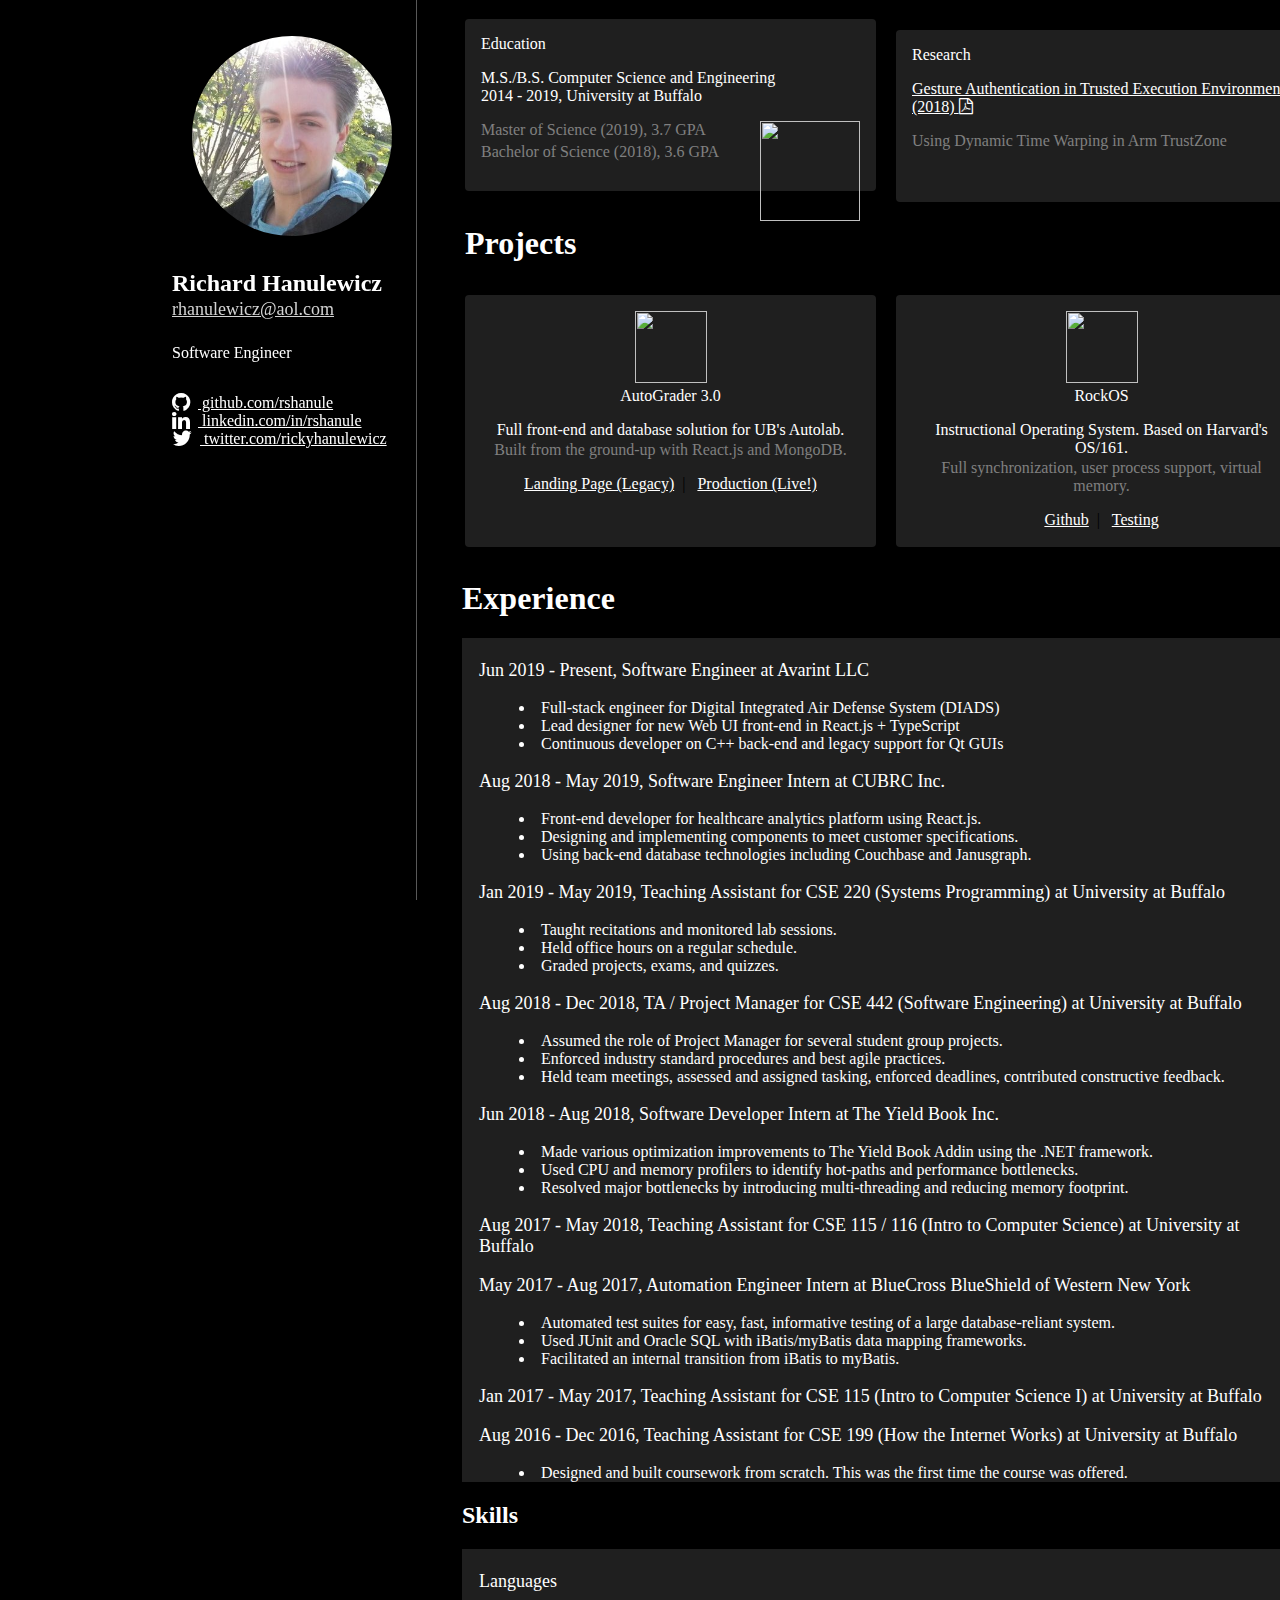
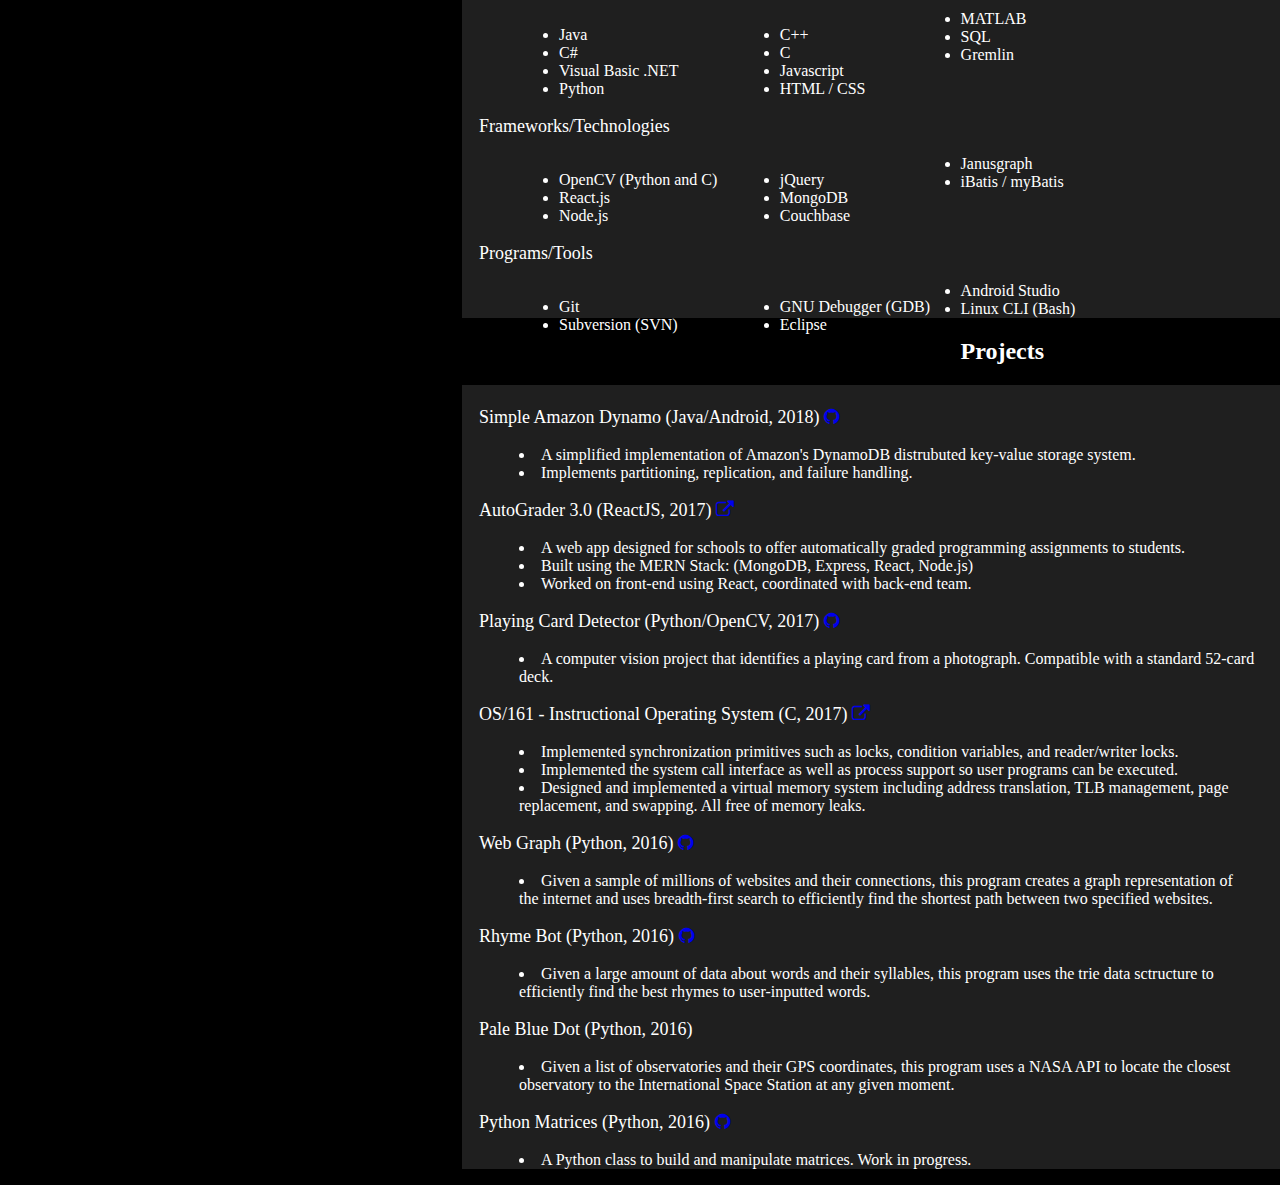
==== commit deb83611: "Added Projects Header back" ====
--- a/index.html
+++ b/index.html
@@ -47,205 +47,261 @@
 	</div>
 
 	<div id="therest">
-		<h2 id="edu">Education</h2>
-		<div class="well">
-			<p class="lead">2014 - 2019, M.S./B.S. Computer Science and Engineering, University at Buffalo</p>
-			<blockquote>
-				<li>Master of Science in Computer Science and Engineering (2019), 3.7 GPA</li>
-				<li>Bachelor of Science in Computer Science and Engineering (2018), 3.6 GPA</li>
-				<li>Vice President of UB ACM (Association for Computing Machinery) (May 2017 - May 2018)</li>
-				<li>Organizer for UB Hacking 2016 and 2017</li>
-			</blockquote>
+		<table id="cardstable">
+			<tr id="row1">
+				<td class="halfcardcell" >
+				<div class="halfcardcard">
+					<p class="h4" style="color: white; margin-top: 0px;">Education</p>
+					
+					<p class="h5" style="color: white; margin-bottom: 16px" >
+						M.S./B.S. Computer Science and Engineering <br/>
+						2014 - 2019, University at Buffalo</p>
+					</p>
+
+					<img style=" float:right; width: 100px;" src="ub.png">
+					<p class="h5" style="color: gray; margin-bottom: 4px">Master of Science (2019), 3.7 GPA</p>
+					<p class="h5" style="color: gray; margin-top: 0px">Bachelor of Science (2018), 3.6 GPA</p>
+					<!-- <li>Vice President of UB ACM (Association for Computing Machinery) (May 2017 - May 2018)</li>
+					<li>Organizer for UB Hacking 2016 and 2017</li> -->
+				</div>
+				</td>
+				<td class="halfcardcell">
+					<div class="halfcardcard">
+						<p class="h4" style="color: white; margin-top: 0px;" >Research</p>
+						<p>
+							<a class="h5" target="_blank" style="color: white" href="files/Gesture_Auth_TrustZone_Final.pdf">
+								Gesture Authentication in Trusted Execution Environment (2018) <i class="fa fa-file-pdf-o"></i>
+							</a>
+						</p>
+						<p class="h5" style="color: gray;">Using Dynamic Time Warping in Arm TrustZone</p>
+					</div>
+				</td>
+			</tr>
+			<tr id="row3">
+				<td style="color: white; ">
+					<h1 style="margin-left: 8px">Projects</h1>
+				</td>
+			</tr>
+
+			<tr id="row2">
+				<td class="halfcardcell">
+				<div class="halfcardcard" id="projcard">
+					<img style="height: 72px;" src="autograder.svg">
+					<p class="h3" style="color: white; margin-top: 4px;" >AutoGrader 3.0</p>
+					
+					<p class="h5" style="color:white; margin-bottom: 0px;">
+						Full front-end and database solution for UB's Autolab.
+					</p>
+
+					<p class="h5" style="color: gray; margin-top: 2px; margin-bottom: 16px">Built from the ground-up with React.js and MongoDB.</p>
+					<a target="_blank" style="color: white" href="https://rshanule.github.io/UB-Grader-Landing/">Landing Page (Legacy)</a> &nbsp;| &nbsp; <a style="color: white" target="_blank" href="https://autolab.cse.buffalo.edu/home/no_user">Production (Live!)</a>
+				</div>
+				</td>
+
+				<td class="halfcardcell">
+				<div class="halfcardcard" id="projcard">
+					<img style="height: 72px" src="ops-class.jpg">
+					<p class="h3" style="color: white; margin-top: 4px;" >RockOS</p>
+					
+				
+					<p class="h5" style="margin-bottom: 0px; color: white;">
+						Instructional Operating System. Based on Harvard's OS/161. 
+					</p>
+
+					<p class="h5" style="margin-top: 2px; margin-bottom: 16px; color: gray;">Full synchronization, user process support, virtual memory.</p>
+					<a target="_blank" style="color: white" href="">Github</a> &nbsp;| &nbsp; <a style="color: white" target="_blank" href="https://web.archive.org/web/20190203194527/https://test161.ops-class.org/leaders">Testing</a>
+				</div>
+				</td>
+			</tr>
+
+			
+		</table>
+
+
+		
+
+
+		<div id="legacylist">
+			<h1>Experience</h1>
+			<div class="well">
+				<p class="lead">Jun 2019 - Present, Software Engineer at Avarint LLC</p>
+				<blockquote>
+					<li>Full-stack engineer for Digital Integrated Air Defense System (DIADS)</li>
+					<li>Lead designer for new Web UI front-end in React.js + TypeScript</li>
+					<li>Continuous developer on C++ back-end and legacy support for Qt GUIs</li>
+				</blockquote>
+				<p class="lead">Aug 2018 - May 2019, Software Engineer Intern at CUBRC Inc.</p>
+				<blockquote>
+					<li>Front-end developer for healthcare analytics platform using React.js.</li>
+					<li>Designing and implementing components to meet customer specifications.</li>
+					<li>Using back-end database technologies including Couchbase and Janusgraph.</li>
+				</blockquote>
+				<p class="lead">Jan 2019 - May 2019, Teaching Assistant for CSE 220 (Systems Programming) at University at Buffalo</p>
+				<blockquote>
+					<li>Taught recitations and monitored lab sessions.</li>
+					<li>Held office hours on a regular schedule.</li>
+					<li>Graded projects, exams, and quizzes.</li>
+				</blockquote>
+				<p class="lead">Aug 2018 - Dec 2018, TA / Project Manager for CSE 442 (Software Engineering) at University at Buffalo</p>
+				<blockquote>
+					<li>Assumed the role of Project Manager for several student group projects.</li>
+					<li>Enforced industry standard procedures and best agile practices.</li>
+					<li>Held team meetings, assessed and assigned tasking, enforced deadlines, contributed constructive feedback.</li>
+				</blockquote>
+				<p class="lead">Jun 2018 - Aug 2018, Software Developer Intern at The Yield Book Inc.</p>
+				<blockquote>
+					<li>Made various optimization improvements to The Yield Book Addin using the .NET framework.</li>
+					<li>Used CPU and memory profilers to identify hot-paths and performance bottlenecks.</li>
+					<li>Resolved major bottlenecks by introducing multi-threading and reducing memory footprint.</li>
+				</blockquote>
+				<p class="lead">Aug 2017 - May 2018, Teaching Assistant for CSE 115 / 116 (Intro to Computer Science) at University at Buffalo</p>
+				<p class="lead">May 2017 - Aug 2017, Automation Engineer Intern at BlueCross BlueShield of Western New York</p>
+				<blockquote>
+					<li>Automated test suites for easy, fast, informative testing of a large database-reliant system.</li>
+					<li>Used JUnit and Oracle SQL with iBatis/myBatis data mapping frameworks.</li>
+					<li>Facilitated an internal transition from iBatis to myBatis.</li>
+				</blockquote>
+				<p class="lead">Jan 2017 - May 2017, Teaching Assistant for CSE 115 (Intro to Computer Science I) at University at Buffalo</p>
+				<p class="lead">Aug 2016 - Dec 2016, Teaching Assistant for CSE 199 (How the Internet Works) at University at Buffalo</p>
+				<blockquote>
+					<li>Designed and built coursework from scratch. This was the first time the course was offered.</li>
+				</blockquote>
+			</div>
+
+			<h2 id="skills">Skills</h2>
+			<div class="well">
+				<p class="lead">Languages</p>
+				<blockquote>
+				<div style="float: left; width: 30%;">
+					<ul>
+						<li>Java</li>
+						<li>C#</li>
+						<li>Visual Basic .NET</li>
+						<li>Python</li>
+					</ul>
+				</div>
+				<div style="float: left; width: 30%;">
+					<ul>
+						<li>C++</li>
+						<li>C</li>
+						<li>Javascript</li>
+						<li>HTML / CSS</li>
+						
+					</ul>
+				</div>
+					<div>
+						<ul>
+							<li>MATLAB</li>
+							<li>SQL</li>
+							<li>Gremlin</li>
+						</ul>
+					</div>
+				</blockquote>
+
+				<br/>
+			
+				<p class="lead">Frameworks/Technologies</p>
+				<blockquote>
+				<div style="float: left; width: 30%;">
+					<ul>
+						<li>OpenCV (Python and C)</li>
+						<li>React.js</li>
+						<li>Node.js</li>
+					</ul>
+				</div>
+				<div style="float: left; width: 30%;">
+					<ul>
+						<li>jQuery</li>
+						<li>MongoDB</li>
+						<li>Couchbase</li>
+					</ul>
+				</div>
+				<div>
+					<ul>
+						<li>Janusgraph</li>
+						<li>iBatis / myBatis</li>
+					</ul>
+				</div>
+				</blockquote>
+
+				<br/>
+
+				<p class="lead">Programs/Tools</p>
+				<blockquote>
+				<div style="float: left; width: 30%;">
+					<ul>
+						<li>Git</li>
+						<li>Subversion (SVN)</li>
+						
+					</ul>
+				</div>
+				<div style="float: left; width: 30%;">
+					<ul>
+						<li>GNU Debugger (GDB)</li>
+						<li>Eclipse</li>
+					</ul>
+				</div>	
+				<div>
+					<ul>
+						<li>Android Studio</li>
+						<li>Linux CLI (Bash)</li>
+					</ul>
+				</div>	
+				</blockquote>
+
+			</div>
+			<h2 id="projects">Projects</h2>
+			<div class="well">
+				<p class="lead">Simple Amazon Dynamo (Java/Android, 2018) <a target="_blank" href="https://github.com/rshanule/SimpleDynamo"><i class="fa fa fa-github"></i></a></p>
+				<blockquote>
+					<li>A simplified implementation of Amazon's DynamoDB distrubuted key-value storage system.</li>
+					<li>Implements partitioning, replication, and failure handling.</li>
+				</blockquote>
+
+				<p class="lead">AutoGrader 3.0 (ReactJS, 2017) <a target="_blank" href="https://rshanule.github.io/UB-Grader-Landing/"><i class="fa fa-external-link"></i></a></p>
+				<blockquote>
+					<li>A web app designed for schools to offer automatically graded programming assignments to students.</li>
+					<li>Built using the MERN Stack: (MongoDB, Express, React, Node.js)</li>
+					<li>Worked on front-end using React, coordinated with back-end team.</li>
+				</blockquote>
+
+				<p class="lead">Playing Card Detector (Python/OpenCV, 2017) <a target="_blank" href="https://github.com/rshanule/Playing-Card-Identifier"><i class="fa fa-github"></i></a></p>
+				<blockquote>
+					<li>A computer vision project that identifies a playing card from a photograph. Compatible with a standard 52-card deck.</li>
+				</blockquote>
+
+				<p class="lead">OS/161 - Instructional Operating System (C, 2017) <a target="_blank" href="https://test161.ops-class.org/leaders"><i class="fa fa-external-link"></i></a></p>
+				<blockquote>
+					<li>Implemented synchronization primitives such as locks, condition variables, and reader/writer locks.</li>
+					<li>Implemented the system call interface as well as process support so user programs can be executed.</li>
+					<li>Designed and implemented a virtual memory system including address translation, TLB management, page
+						replacement, and swapping. All free of memory leaks.</li>
+				</blockquote>
+		
+				
+				<p class="lead">Web Graph (Python, 2016) <a target="_blank" href="https://github.com/rshanule/Web-Graph"><i class="fa fa-github"></i></a></p>
+				<blockquote>
+					<li>Given a sample of millions of websites and their connections, this program creates a graph representation of the internet and uses breadth-first search to efficiently find the shortest path between two specified websites.</li>
+				</blockquote>
+
+				<p class="lead">Rhyme Bot (Python, 2016) <a target="_blank" href="https://github.com/rshanule/Rhyme-Bot"><i class="fa fa-github"></i></a></p>
+				<blockquote>
+					<li>
+					Given a large amount of data about words and their syllables, this program uses the trie data sctructure to efficiently find the best rhymes to user-inputted words.
+					</li>
+				</blockquote>
+
+				<p class="lead">Pale Blue Dot (Python, 2016)</p>
+				<blockquote>
+					<li>
+					Given a list of observatories and their GPS coordinates, this program uses a NASA API to locate the closest observatory to the International Space Station at any given moment.
+					</li>
+				</blockquote>
+
+				<p class="lead">Python Matrices (Python, 2016) <a target="_blank" href="https://github.com/rshanule/Python-Matrices"><i class="fa fa-github"></i></a></p>
+				<blockquote><li>A Python class to build and manipulate matrices. Work in progress.</li></blockquote>
+			</div>
 		</div>
-
-		<h2 id="res">Research</h2>
-		<div class="well">
-			<p class="lead"><a target="_blank" style="color: white" href="files/Gesture_Auth_TrustZone_Final.pdf">Gesture Authentication in Trusted Execution Environment (2018) <i class="fa fa-file-pdf-o"></i></a></p>
-			<blockquote>
-				<li>Authenticates gestures in Arm TrustZone using Dynamic Time Warping.</li>
-			</blockquote>
-	
-		</div>
-
-		<h2 id="exp">Experience</h2>
-		<div class="well">
-			<p class="lead">Jun 2019 - Present, Software Engineer at Avarint LLC</p>
-			<blockquote>
-				<li>Full-stack engineer for Digital Integrated Air Defense System (DIADS)</li>
-				<li>Lead designer for new Web UI front-end in React.js + TypeScript</li>
-				<li>Continuous developer on C++ back-end and legacy support for Qt GUIs</li>
-			</blockquote>
-			<p class="lead">Aug 2018 - May 2019, Software Engineer Intern at CUBRC Inc.</p>
-			<blockquote>
-				<li>Front-end developer for healthcare analytics platform using React.js.</li>
-				<li>Designing and implementing components to meet customer specifications.</li>
-				<li>Using back-end database technologies including Couchbase and Janusgraph.</li>
-			</blockquote>
-			<p class="lead">Jan 2019 - May 2019, Teaching Assistant for CSE 220 (Systems Programming) at University at Buffalo</p>
-			<blockquote>
-				<li>Taught recitations and monitored lab sessions.</li>
-				<li>Held office hours on a regular schedule.</li>
-				<li>Graded projects, exams, and quizzes.</li>
-			</blockquote>
-			<p class="lead">Aug 2018 - Dec 2018, TA / Project Manager for CSE 442 (Software Engineering) at University at Buffalo</p>
-			<blockquote>
-				<li>Assumed the role of Project Manager for several student group projects.</li>
-				<li>Enforced industry standard procedures and best agile practices.</li>
-				<li>Held team meetings, assessed and assigned tasking, enforced deadlines, contributed constructive feedback.</li>
-			</blockquote>
-			<p class="lead">Jun 2018 - Aug 2018, Software Developer Intern at The Yield Book Inc.</p>
-			<blockquote>
-				<li>Made various optimization improvements to The Yield Book Addin using the .NET framework.</li>
-				<li>Used CPU and memory profilers to identify hot-paths and performance bottlenecks.</li>
-				<li>Resolved major bottlenecks by introducing multi-threading and reducing memory footprint.</li>
-			</blockquote>
-			<p class="lead">Aug 2017 - May 2018, Teaching Assistant for CSE 115 / 116 (Intro to Computer Science) at University at Buffalo</p>
-			<p class="lead">May 2017 - Aug 2017, Automation Engineer Intern at BlueCross BlueShield of Western New York</p>
-			<blockquote>
-				<li>Automated test suites for easy, fast, informative testing of a large database-reliant system.</li>
-				<li>Used JUnit and Oracle SQL with iBatis/myBatis data mapping frameworks.</li>
-				<li>Facilitated an internal transition from iBatis to myBatis.</li>
-			</blockquote>
-			<p class="lead">Jan 2017 - May 2017, Teaching Assistant for CSE 115 (Intro to Computer Science I) at University at Buffalo</p>
-			<p class="lead">Aug 2016 - Dec 2016, Teaching Assistant for CSE 199 (How the Internet Works) at University at Buffalo</p>
-			<blockquote>
-				<li>Designed and built coursework from scratch. This was the first time the course was offered.</li>
-			</blockquote>
-		</div>
-
-		<h2 id="skills">Skills</h2>
-		<div class="well">
-			<p class="lead">Languages</p>
-			<blockquote>
-			<div style="float: left; width: 30%;">
-				<ul>
-					<li>Java</li>
-					<li>C#</li>
-					<li>Visual Basic .NET</li>
-					<li>Python</li>
-				</ul>
-			</div>
-			<div style="float: left; width: 30%;">
-				<ul>
-					<li>C++</li>
-					<li>C</li>
-					<li>Javascript</li>
-					<li>HTML / CSS</li>
-					
-				</ul>
-			</div>
-				<div>
-					<ul>
-						<li>MATLAB</li>
-						<li>SQL</li>
-						<li>Gremlin</li>
-					</ul>
-				</div>
-			</blockquote>
-
-			<br/>
-		
-			<p class="lead">Frameworks/Technologies</p>
-			<blockquote>
-			<div style="float: left; width: 30%;">
-				<ul>
-					<li>OpenCV (Python and C)</li>
-					<li>React.js</li>
-					<li>Node.js</li>
-				</ul>
-			</div>
-			<div style="float: left; width: 30%;">
-				<ul>
-					<li>jQuery</li>
-					<li>MongoDB</li>
-					<li>Couchbase</li>
-				</ul>
-			</div>
-			<div>
-				<ul>
-					<li>Janusgraph</li>
-					<li>iBatis / myBatis</li>
-				</ul>
-			</div>
-			</blockquote>
-
-			<br/>
-
-			<p class="lead">Programs/Tools</p>
-			<blockquote>
-			<div style="float: left; width: 30%;">
-				<ul>
-					<li>Git</li>
-					<li>Subversion (SVN)</li>
-					
-				</ul>
-			</div>
-			<div style="float: left; width: 30%;">
-				<ul>
-					<li>GNU Debugger (GDB)</li>
-					<li>Eclipse</li>
-				</ul>
-			</div>	
-			<div>
-				<ul>
-					<li>Android Studio</li>
-					<li>Linux CLI (Bash)</li>
-				</ul>
-			</div>	
-			</blockquote>
-
-		</div>
-		<h2 id="projects">Projects</h2>
-		<div class="well">
-			<p class="lead">Simple Amazon Dynamo (Java/Android, 2018) <a target="_blank" href="https://github.com/rshanule/SimpleDynamo"><i class="fa fa fa-github"></i></a></p>
-			<blockquote>
-				<li>A simplified implementation of Amazon's DynamoDB distrubuted key-value storage system.</li>
-				<li>Implements partitioning, replication, and failure handling.</li>
-			</blockquote>
-
-			<p class="lead">AutoGrader 3.0 (ReactJS, 2017) <a target="_blank" href="https://rshanule.github.io/UB-Grader-Landing/"><i class="fa fa-external-link"></i></a></p>
-			<blockquote>
-				<li>A web app designed for schools to offer automatically graded programming assignments to students.</li>
-				<li>Built using the MERN Stack: (MongoDB, Express, React, Node.js)</li>
-				<li>Worked on front-end using React, coordinated with back-end team.</li>
-			</blockquote>
-
-			<p class="lead">Playing Card Detector (Python/OpenCV, 2017) <a target="_blank" href="https://github.com/rshanule/Playing-Card-Identifier"><i class="fa fa-github"></i></a></p>
-			<blockquote>
-				<li>A computer vision project that identifies a playing card from a photograph. Compatible with a standard 52-card deck.</li>
-			</blockquote>
-
-			<p class="lead">OS/161 - Instructional Operating System (C, 2017) <a target="_blank" href="https://test161.ops-class.org/leaders"><i class="fa fa-external-link"></i></a></p>
-			<blockquote>
-				<li>Implemented synchronization primitives such as locks, condition variables, and reader/writer locks.</li>
-				<li>Implemented the system call interface as well as process support so user programs can be executed.</li>
-				<li>Designed and implemented a virtual memory system including address translation, TLB management, page
-					replacement, and swapping. All free of memory leaks.</li>
-			</blockquote>
-	
-			
-			<p class="lead">Web Graph (Python, 2016) <a target="_blank" href="https://github.com/rshanule/Web-Graph"><i class="fa fa-github"></i></a></p>
-			<blockquote>
-				<li>Given a sample of millions of websites and their connections, this program creates a graph representation of the internet and uses breadth-first search to efficiently find the shortest path between two specified websites.</li>
-			</blockquote>
-
-			<p class="lead">Rhyme Bot (Python, 2016) <a target="_blank" href="https://github.com/rshanule/Rhyme-Bot"><i class="fa fa-github"></i></a></p>
-			<blockquote>
-				<li>
-				Given a large amount of data about words and their syllables, this program uses the trie data sctructure to efficiently find the best rhymes to user-inputted words.
-				</li>
-			</blockquote>
-
-			<p class="lead">Pale Blue Dot (Python, 2016)</p>
-			<blockquote>
-				<li>
-				Given a list of observatories and their GPS coordinates, this program uses a NASA API to locate the closest observatory to the International Space Station at any given moment.
-				</li>
-			</blockquote>
-
-			<p class="lead">Python Matrices (Python, 2016) <a target="_blank" href="https://github.com/rshanule/Python-Matrices"><i class="fa fa-github"></i></a></p>
-			<blockquote><li>A Python class to build and manipulate matrices. Work in progress.</li></blockquote>
-	
 	</div>
 </body>
 <script src="script.js" type="text/javascript"></script>
--- a/style.css
+++ b/style.css
@@ -3,7 +3,7 @@
     background: #1f1f1f;
     border-color: #1f1f1f;
 	padding: 0%;
-	padding-top: 2%;
+	padding-top: 4px;
 	padding-left: 2%;
 	padding-right: 2%;
 	
@@ -37,8 +37,51 @@
 	color: white;
 	z-index: 0;
 	float: left;
-	width: 66%;
-	margin-left: 420px
+	width: 880px;
+	margin-left: 400px;
+	border-spacing: 16px;
+	
+}
+#cardstable{
+	display: table;
+	margin: 8px;
+}
+td{
+	margin: 32px;
+}
+#legacylist{
+	margin-left: 16px;
+	width: 850px;
+}
+#row1{
+	display: table-row;
+}
+#row2{
+	display: table-row;
+}
+#row3{
+	display: table-row;
+}
+.halfcardcell{
+	width: 50%; 
+	/*border: 1px solid white;*/
+}
+.halfcardcard{
+	height: 140px;
+	margin: 8px;
+	background-color: #1f1f1f;
+	padding: 16px;
+	border-radius: 4px;
+}
+#projcard{
+	height: 220px;
+	text-align: center;
+}
+#proj2block{
+	display: table-cell;
+	text-align: center;
+	padding-top: 0px;
+	padding-bottom: 10px;
 }
 body{
 	background-color: #000000;
@@ -57,6 +100,7 @@
 #sidethingtextcontents{
 	padding-left: 64px;
 }
+
 @media screen and (max-width: 1280px) {
 	body {
 		max-width: 960px;
@@ -102,12 +146,21 @@
 		margin-top: 300px;
 		margin-left: 5vw;
 		width: 90vw;
-		
 	}
 	.img-circle{
 		float: right;
-		left: -50px;
+		top: 16px;
+		left: -16px;
 		width: 200px;
 		height: 200px;
 	}
+}
+@media screen and (max-width: 400px) {
+	.img-circle{
+		float: right;
+		top: 16px;
+		left: -16px;
+		width: 100px;
+		height: 100px;
+	}
 }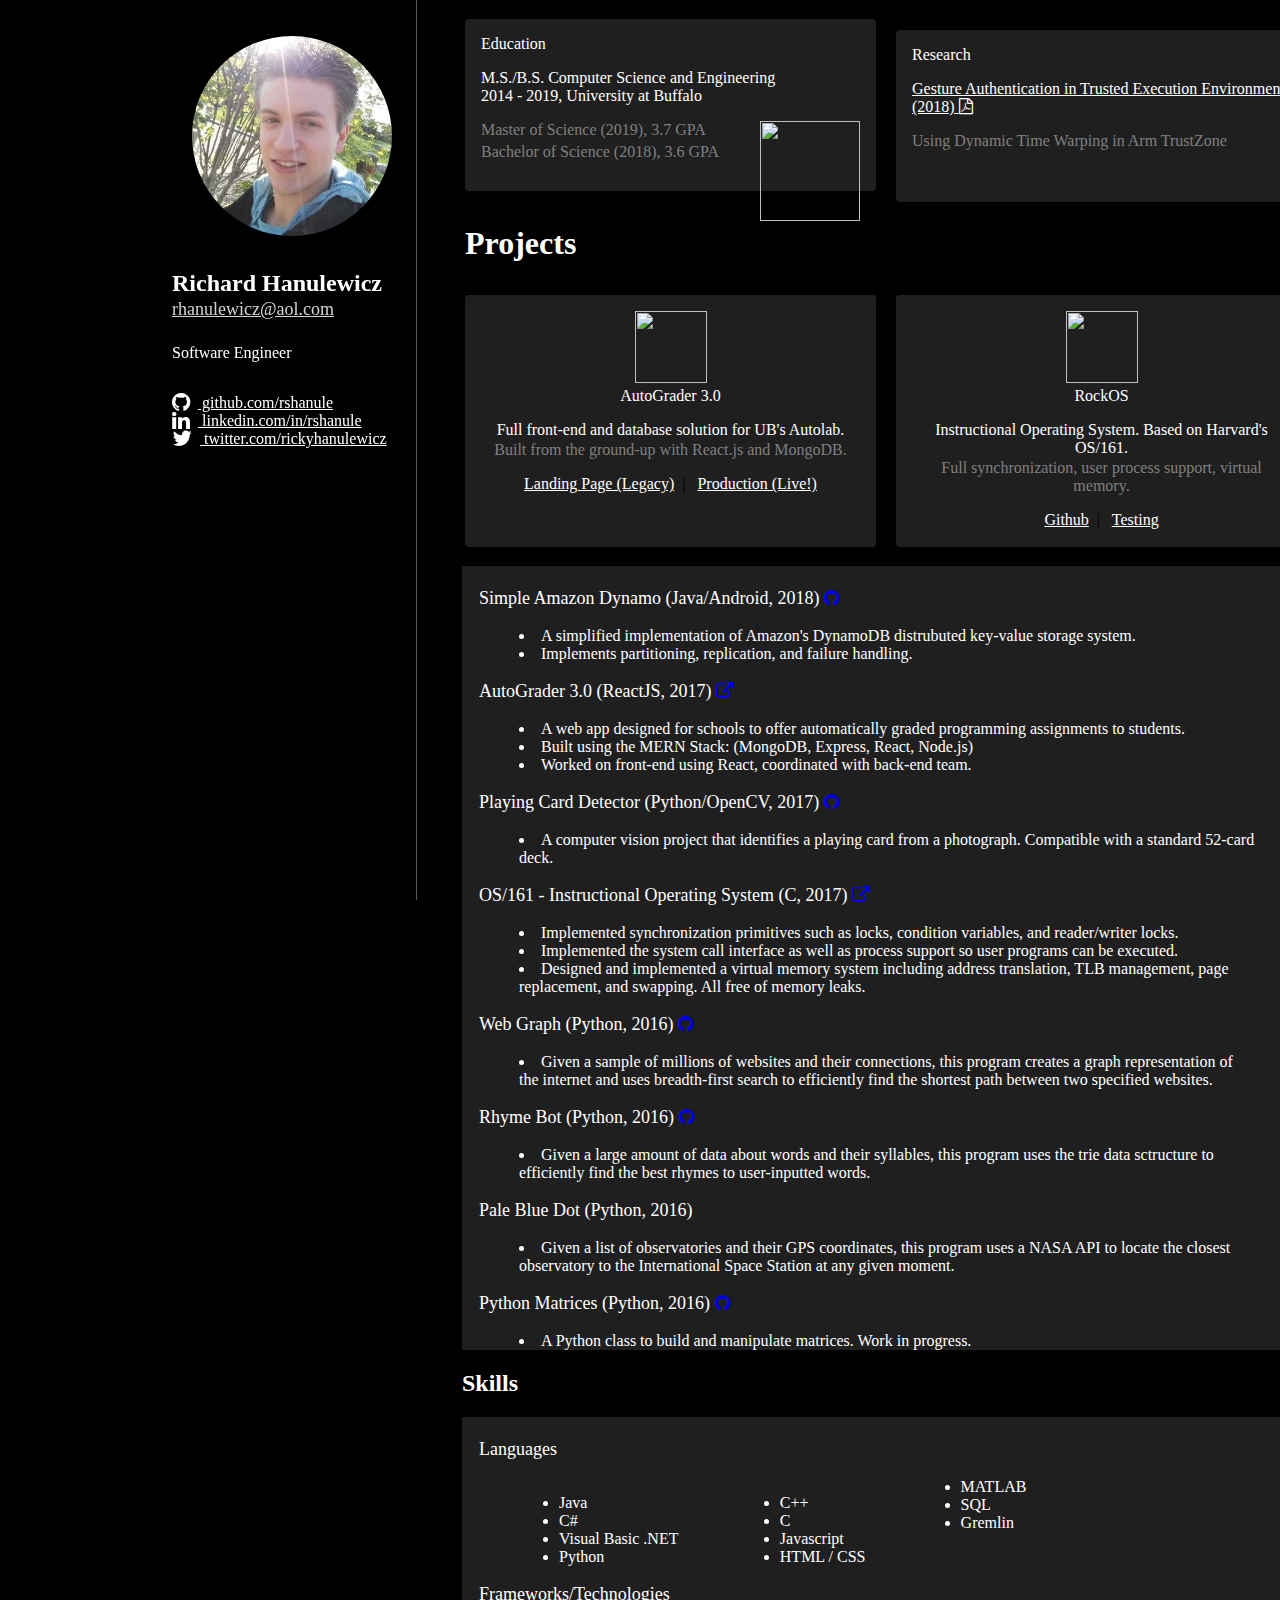
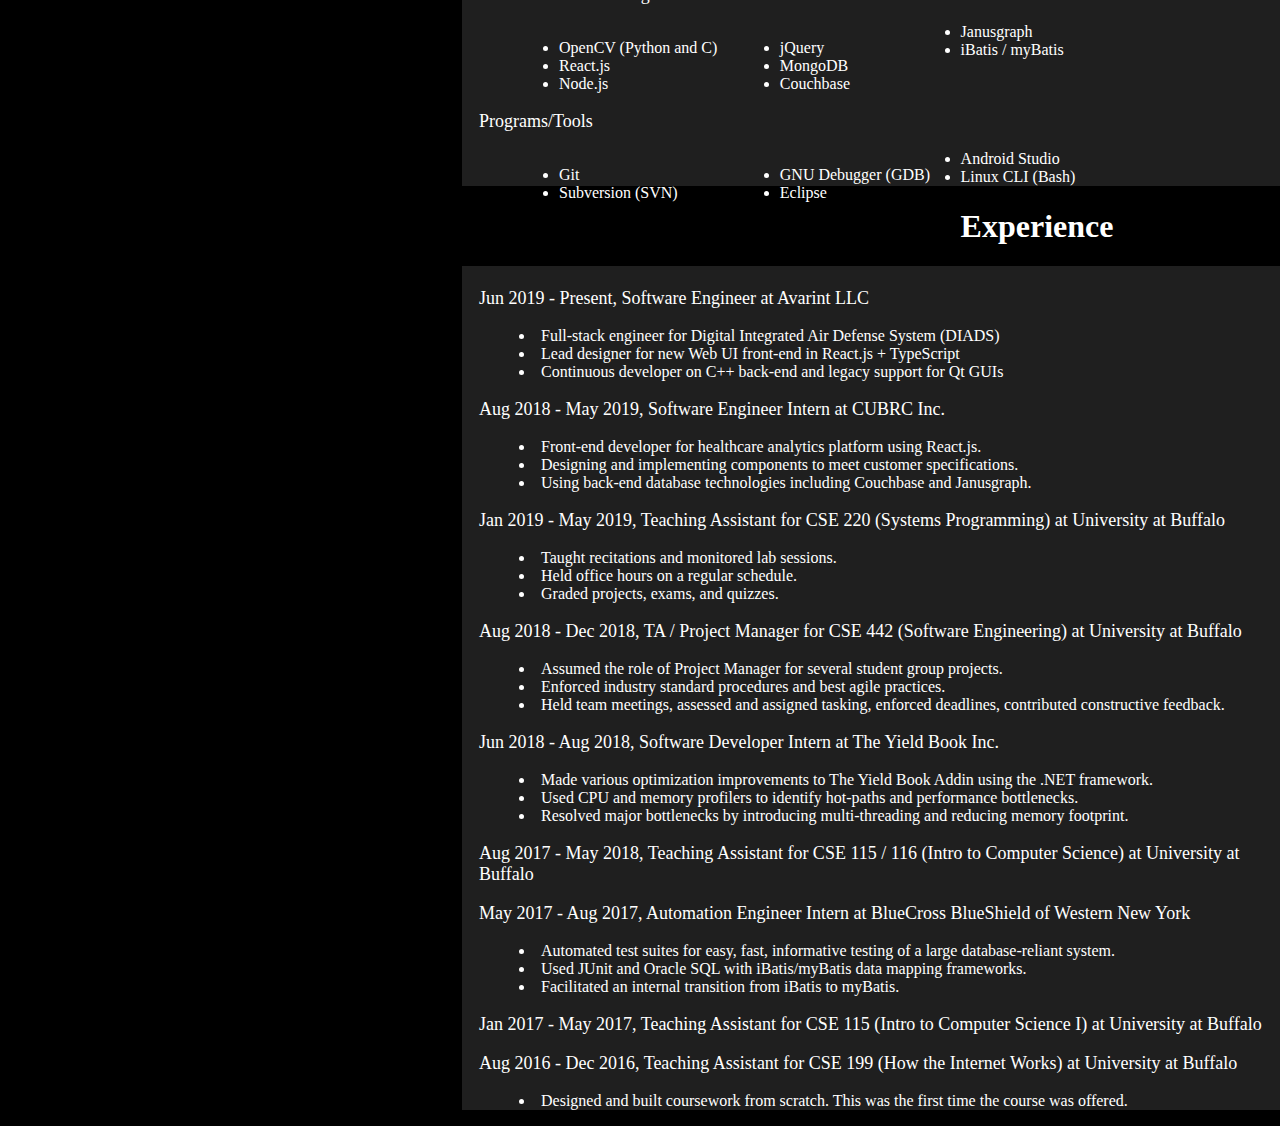
==== commit 1c250b89: "Added link to RockOS Github" ====
--- a/index.html
+++ b/index.html
@@ -73,7 +73,7 @@
 								Gesture Authentication in Trusted Execution Environment (2018) <i class="fa fa-file-pdf-o"></i>
 							</a>
 						</p>
-						<p class="h5" style="color: gray;">Using Dynamic Time Warping in Arm TrustZone</p>
+						<p class="h5" style="color: gray; margin-top: 16px">Using Dynamic Time Warping in Arm TrustZone</p>
 					</div>
 				</td>
 			</tr>
@@ -109,12 +109,10 @@
 					</p>
 
 					<p class="h5" style="margin-top: 2px; margin-bottom: 16px; color: gray;">Full synchronization, user process support, virtual memory.</p>
-					<a target="_blank" style="color: white" href="">Github</a> &nbsp;| &nbsp; <a style="color: white" target="_blank" href="https://web.archive.org/web/20190203194527/https://test161.ops-class.org/leaders">Testing</a>
+					<a target="_blank" style="color: white" href="https://github.com/rshanule/RockOS-161">Github</a> &nbsp;| &nbsp; <a style="color: white" target="_blank" href="https://web.archive.org/web/20190203194527/https://test161.ops-class.org/leaders">Testing</a>
 				</div>
 				</td>
 			</tr>
-
-			
 		</table>
 
 
@@ -122,52 +120,56 @@
 
 
 		<div id="legacylist">
-			<h1>Experience</h1>
 			<div class="well">
-				<p class="lead">Jun 2019 - Present, Software Engineer at Avarint LLC</p>
-				<blockquote>
-					<li>Full-stack engineer for Digital Integrated Air Defense System (DIADS)</li>
-					<li>Lead designer for new Web UI front-end in React.js + TypeScript</li>
-					<li>Continuous developer on C++ back-end and legacy support for Qt GUIs</li>
-				</blockquote>
-				<p class="lead">Aug 2018 - May 2019, Software Engineer Intern at CUBRC Inc.</p>
-				<blockquote>
-					<li>Front-end developer for healthcare analytics platform using React.js.</li>
-					<li>Designing and implementing components to meet customer specifications.</li>
-					<li>Using back-end database technologies including Couchbase and Janusgraph.</li>
-				</blockquote>
-				<p class="lead">Jan 2019 - May 2019, Teaching Assistant for CSE 220 (Systems Programming) at University at Buffalo</p>
-				<blockquote>
-					<li>Taught recitations and monitored lab sessions.</li>
-					<li>Held office hours on a regular schedule.</li>
-					<li>Graded projects, exams, and quizzes.</li>
-				</blockquote>
-				<p class="lead">Aug 2018 - Dec 2018, TA / Project Manager for CSE 442 (Software Engineering) at University at Buffalo</p>
-				<blockquote>
-					<li>Assumed the role of Project Manager for several student group projects.</li>
-					<li>Enforced industry standard procedures and best agile practices.</li>
-					<li>Held team meetings, assessed and assigned tasking, enforced deadlines, contributed constructive feedback.</li>
-				</blockquote>
-				<p class="lead">Jun 2018 - Aug 2018, Software Developer Intern at The Yield Book Inc.</p>
-				<blockquote>
-					<li>Made various optimization improvements to The Yield Book Addin using the .NET framework.</li>
-					<li>Used CPU and memory profilers to identify hot-paths and performance bottlenecks.</li>
-					<li>Resolved major bottlenecks by introducing multi-threading and reducing memory footprint.</li>
-				</blockquote>
-				<p class="lead">Aug 2017 - May 2018, Teaching Assistant for CSE 115 / 116 (Intro to Computer Science) at University at Buffalo</p>
-				<p class="lead">May 2017 - Aug 2017, Automation Engineer Intern at BlueCross BlueShield of Western New York</p>
-				<blockquote>
-					<li>Automated test suites for easy, fast, informative testing of a large database-reliant system.</li>
-					<li>Used JUnit and Oracle SQL with iBatis/myBatis data mapping frameworks.</li>
-					<li>Facilitated an internal transition from iBatis to myBatis.</li>
-				</blockquote>
-				<p class="lead">Jan 2017 - May 2017, Teaching Assistant for CSE 115 (Intro to Computer Science I) at University at Buffalo</p>
-				<p class="lead">Aug 2016 - Dec 2016, Teaching Assistant for CSE 199 (How the Internet Works) at University at Buffalo</p>
-				<blockquote>
-					<li>Designed and built coursework from scratch. This was the first time the course was offered.</li>
-				</blockquote>
+				<p class="lead">Simple Amazon Dynamo (Java/Android, 2018) <a target="_blank" href="https://github.com/rshanule/SimpleDynamo"><i class="fa fa fa-github"></i></a></p>
+				<blockquote>
+					<li>A simplified implementation of Amazon's DynamoDB distrubuted key-value storage system.</li>
+					<li>Implements partitioning, replication, and failure handling.</li>
+				</blockquote>
+
+				<p class="lead">AutoGrader 3.0 (ReactJS, 2017) <a target="_blank" href="https://rshanule.github.io/UB-Grader-Landing/"><i class="fa fa-external-link"></i></a></p>
+				<blockquote>
+					<li>A web app designed for schools to offer automatically graded programming assignments to students.</li>
+					<li>Built using the MERN Stack: (MongoDB, Express, React, Node.js)</li>
+					<li>Worked on front-end using React, coordinated with back-end team.</li>
+				</blockquote>
+
+				<p class="lead">Playing Card Detector (Python/OpenCV, 2017) <a target="_blank" href="https://github.com/rshanule/Playing-Card-Identifier"><i class="fa fa-github"></i></a></p>
+				<blockquote>
+					<li>A computer vision project that identifies a playing card from a photograph. Compatible with a standard 52-card deck.</li>
+				</blockquote>
+
+				<p class="lead">OS/161 - Instructional Operating System (C, 2017) <a target="_blank" href="https://test161.ops-class.org/leaders"><i class="fa fa-external-link"></i></a></p>
+				<blockquote>
+					<li>Implemented synchronization primitives such as locks, condition variables, and reader/writer locks.</li>
+					<li>Implemented the system call interface as well as process support so user programs can be executed.</li>
+					<li>Designed and implemented a virtual memory system including address translation, TLB management, page
+						replacement, and swapping. All free of memory leaks.</li>
+				</blockquote>
+		
+				
+				<p class="lead">Web Graph (Python, 2016) <a target="_blank" href="https://github.com/rshanule/Web-Graph"><i class="fa fa-github"></i></a></p>
+				<blockquote>
+					<li>Given a sample of millions of websites and their connections, this program creates a graph representation of the internet and uses breadth-first search to efficiently find the shortest path between two specified websites.</li>
+				</blockquote>
+
+				<p class="lead">Rhyme Bot (Python, 2016) <a target="_blank" href="https://github.com/rshanule/Rhyme-Bot"><i class="fa fa-github"></i></a></p>
+				<blockquote>
+					<li>
+					Given a large amount of data about words and their syllables, this program uses the trie data sctructure to efficiently find the best rhymes to user-inputted words.
+					</li>
+				</blockquote>
+
+				<p class="lead">Pale Blue Dot (Python, 2016)</p>
+				<blockquote>
+					<li>
+					Given a list of observatories and their GPS coordinates, this program uses a NASA API to locate the closest observatory to the International Space Station at any given moment.
+					</li>
+				</blockquote>
+
+				<p class="lead">Python Matrices (Python, 2016) <a target="_blank" href="https://github.com/rshanule/Python-Matrices"><i class="fa fa-github"></i></a></p>
+				<blockquote><li>A Python class to build and manipulate matrices. Work in progress.</li></blockquote>
 			</div>
-
 			<h2 id="skills">Skills</h2>
 			<div class="well">
 				<p class="lead">Languages</p>
@@ -197,7 +199,7 @@
 						</ul>
 					</div>
 				</blockquote>
-
+		
 				<br/>
 			
 				<p class="lead">Frameworks/Technologies</p>
@@ -250,57 +252,53 @@
 				</blockquote>
 
 			</div>
-			<h2 id="projects">Projects</h2>
+
+			<h1>Experience</h1>
 			<div class="well">
-				<p class="lead">Simple Amazon Dynamo (Java/Android, 2018) <a target="_blank" href="https://github.com/rshanule/SimpleDynamo"><i class="fa fa fa-github"></i></a></p>
-				<blockquote>
-					<li>A simplified implementation of Amazon's DynamoDB distrubuted key-value storage system.</li>
-					<li>Implements partitioning, replication, and failure handling.</li>
-				</blockquote>
-
-				<p class="lead">AutoGrader 3.0 (ReactJS, 2017) <a target="_blank" href="https://rshanule.github.io/UB-Grader-Landing/"><i class="fa fa-external-link"></i></a></p>
-				<blockquote>
-					<li>A web app designed for schools to offer automatically graded programming assignments to students.</li>
-					<li>Built using the MERN Stack: (MongoDB, Express, React, Node.js)</li>
-					<li>Worked on front-end using React, coordinated with back-end team.</li>
-				</blockquote>
-
-				<p class="lead">Playing Card Detector (Python/OpenCV, 2017) <a target="_blank" href="https://github.com/rshanule/Playing-Card-Identifier"><i class="fa fa-github"></i></a></p>
-				<blockquote>
-					<li>A computer vision project that identifies a playing card from a photograph. Compatible with a standard 52-card deck.</li>
-				</blockquote>
-
-				<p class="lead">OS/161 - Instructional Operating System (C, 2017) <a target="_blank" href="https://test161.ops-class.org/leaders"><i class="fa fa-external-link"></i></a></p>
-				<blockquote>
-					<li>Implemented synchronization primitives such as locks, condition variables, and reader/writer locks.</li>
-					<li>Implemented the system call interface as well as process support so user programs can be executed.</li>
-					<li>Designed and implemented a virtual memory system including address translation, TLB management, page
-						replacement, and swapping. All free of memory leaks.</li>
-				</blockquote>
-		
-				
-				<p class="lead">Web Graph (Python, 2016) <a target="_blank" href="https://github.com/rshanule/Web-Graph"><i class="fa fa-github"></i></a></p>
-				<blockquote>
-					<li>Given a sample of millions of websites and their connections, this program creates a graph representation of the internet and uses breadth-first search to efficiently find the shortest path between two specified websites.</li>
-				</blockquote>
-
-				<p class="lead">Rhyme Bot (Python, 2016) <a target="_blank" href="https://github.com/rshanule/Rhyme-Bot"><i class="fa fa-github"></i></a></p>
-				<blockquote>
-					<li>
-					Given a large amount of data about words and their syllables, this program uses the trie data sctructure to efficiently find the best rhymes to user-inputted words.
-					</li>
-				</blockquote>
-
-				<p class="lead">Pale Blue Dot (Python, 2016)</p>
-				<blockquote>
-					<li>
-					Given a list of observatories and their GPS coordinates, this program uses a NASA API to locate the closest observatory to the International Space Station at any given moment.
-					</li>
-				</blockquote>
-
-				<p class="lead">Python Matrices (Python, 2016) <a target="_blank" href="https://github.com/rshanule/Python-Matrices"><i class="fa fa-github"></i></a></p>
-				<blockquote><li>A Python class to build and manipulate matrices. Work in progress.</li></blockquote>
+				<p class="lead">Jun 2019 - Present, Software Engineer at Avarint LLC</p>
+				<blockquote>
+					<li>Full-stack engineer for Digital Integrated Air Defense System (DIADS)</li>
+					<li>Lead designer for new Web UI front-end in React.js + TypeScript</li>
+					<li>Continuous developer on C++ back-end and legacy support for Qt GUIs</li>
+				</blockquote>
+				<p class="lead">Aug 2018 - May 2019, Software Engineer Intern at CUBRC Inc.</p>
+				<blockquote>
+					<li>Front-end developer for healthcare analytics platform using React.js.</li>
+					<li>Designing and implementing components to meet customer specifications.</li>
+					<li>Using back-end database technologies including Couchbase and Janusgraph.</li>
+				</blockquote>
+				<p class="lead">Jan 2019 - May 2019, Teaching Assistant for CSE 220 (Systems Programming) at University at Buffalo</p>
+				<blockquote>
+					<li>Taught recitations and monitored lab sessions.</li>
+					<li>Held office hours on a regular schedule.</li>
+					<li>Graded projects, exams, and quizzes.</li>
+				</blockquote>
+				<p class="lead">Aug 2018 - Dec 2018, TA / Project Manager for CSE 442 (Software Engineering) at University at Buffalo</p>
+				<blockquote>
+					<li>Assumed the role of Project Manager for several student group projects.</li>
+					<li>Enforced industry standard procedures and best agile practices.</li>
+					<li>Held team meetings, assessed and assigned tasking, enforced deadlines, contributed constructive feedback.</li>
+				</blockquote>
+				<p class="lead">Jun 2018 - Aug 2018, Software Developer Intern at The Yield Book Inc.</p>
+				<blockquote>
+					<li>Made various optimization improvements to The Yield Book Addin using the .NET framework.</li>
+					<li>Used CPU and memory profilers to identify hot-paths and performance bottlenecks.</li>
+					<li>Resolved major bottlenecks by introducing multi-threading and reducing memory footprint.</li>
+				</blockquote>
+				<p class="lead">Aug 2017 - May 2018, Teaching Assistant for CSE 115 / 116 (Intro to Computer Science) at University at Buffalo</p>
+				<p class="lead">May 2017 - Aug 2017, Automation Engineer Intern at BlueCross BlueShield of Western New York</p>
+				<blockquote>
+					<li>Automated test suites for easy, fast, informative testing of a large database-reliant system.</li>
+					<li>Used JUnit and Oracle SQL with iBatis/myBatis data mapping frameworks.</li>
+					<li>Facilitated an internal transition from iBatis to myBatis.</li>
+				</blockquote>
+				<p class="lead">Jan 2017 - May 2017, Teaching Assistant for CSE 115 (Intro to Computer Science I) at University at Buffalo</p>
+				<p class="lead">Aug 2016 - Dec 2016, Teaching Assistant for CSE 199 (How the Internet Works) at University at Buffalo</p>
+				<blockquote>
+					<li>Designed and built coursework from scratch. This was the first time the course was offered.</li>
+				</blockquote>
 			</div>
+			
 		</div>
 	</div>
 </body>
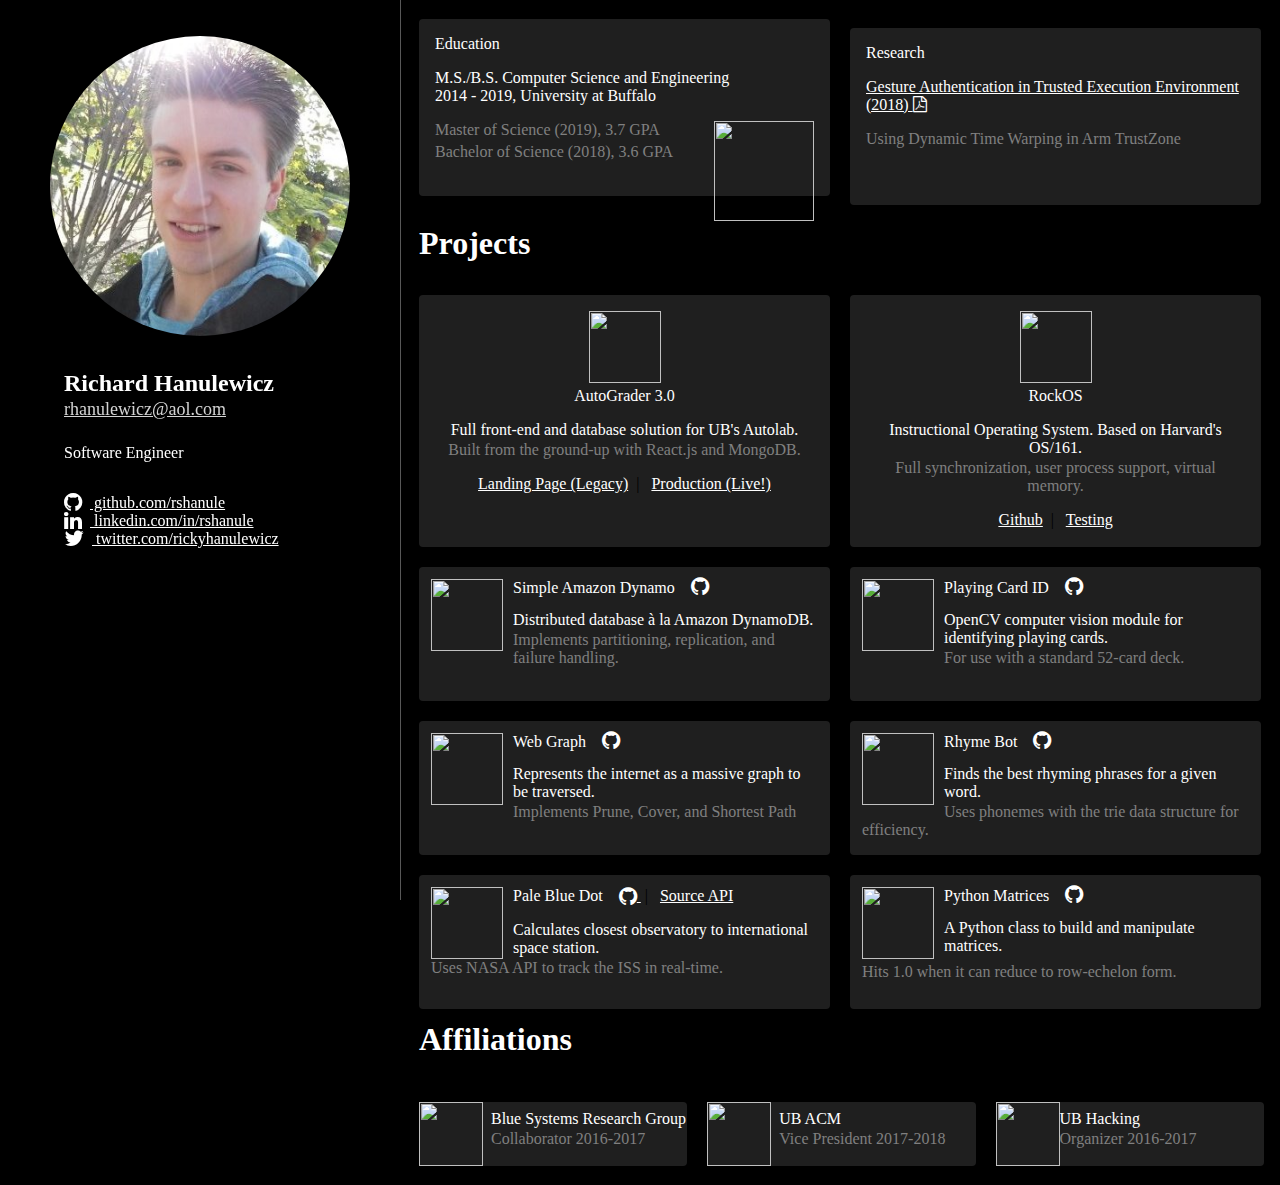
==== commit c530334b: "Fixed text alignment on chromium based browsers" ====
--- a/index.html
+++ b/index.html
@@ -103,7 +103,6 @@
 					<img style="height: 72px" src="ops-class.jpg">
 					<p class="h3" style="color: white; margin-top: 4px;" >RockOS</p>
 					
-				
 					<p class="h5" style="margin-bottom: 0px; color: white;">
 						Instructional Operating System. Based on Harvard's OS/161. 
 					</p>
@@ -113,63 +112,191 @@
 				</div>
 				</td>
 			</tr>
+
+			<tr id="row2">
+				<td class="halfcardcell">
+
+					<!-- SIMPLE AMAZON DYNAMO -->
+
+					<div class="halfcardcard" id="projcardmini">
+						<img style="float: left; height: 72px; margin-right: 10px;" src="dynamo.png">
+						<p class="h3" style="color: white; margin-top: 0px; margin-right: 16px; margin-bottom: 4px; float: left;" >Simple Amazon Dynamo</p>
+					
+						<a style="color: white;" href="https://github.com/rshanule/SimpleDynamo" target="_blank">
+							<i class="fa fa-github fa-lg"></i>
+						</a>
+					
+						<p class="h5" style="margin-bottom: 0px; color: white;">
+							Distributed database à la Amazon DynamoDB.
+						</p>
+					
+						<p class="h5" style="margin-top: 2px; margin-bottom: 16px; color: gray;">Implements partitioning, replication, and failure handling.</p>
+					</div>
+				</td>
+
+				<td class="halfcardcell">
+
+					<!-- PLAYING CARD ID -->
+
+					<div class="halfcardcard" id="projcardmini">
+						<img style="float: left; height: 72px; margin-right: 10px;" src="cards.png">
+						<p class="h3" style="color: white; margin-top: 0px; margin-right: 16px; margin-bottom: -2px; float: left;" >Playing Card ID</p>
+					
+						<a style="color: white;" href="https://github.com/rshanule/Playing-Card-Identifier" target="_blank">
+							<i class="fa fa-github fa-lg"></i>
+						</a>
+					
+						<p class="h5" style="margin-bottom: 0px; color: white;">
+							OpenCV computer vision module for identifying playing cards.
+						</p>
+					
+						<p class="h5" style="margin-top: 2px; margin-bottom: 16px; color: gray;">For use with a standard 52-card deck.</p>
+					</div>
+				</td>
+			</tr>
+
+			<tr id="row2">
+
+				<!-- WEB GRAPH -->
+
+				<td class="halfcardcell">
+					<div class="halfcardcard" id="projcardmini">
+						<img style="float: left; height: 72px; margin-right: 10px;" src="graph.png">
+						<p class="h3" style="color: white; margin-top: 0px; margin-right: 16px; margin-bottom: -2px; float: left;" >Web Graph</p>
+	
+						<a style="color: white;" href="https://github.com/rshanule/Web-Graph" target="_blank">
+							<i class="fa fa-github fa-lg"></i>
+						</a>
+	
+						<p class="h5" style="margin-bottom: 0px; color: white;">
+							Represents the internet as a massive graph to be traversed.
+						</p>
+	
+						<p class="h5" style="margin-top: 2px; margin-bottom: 16px; color: gray;">Implements Prune, Cover, and Shortest Path</p>
+					</div>
+				</td>
+
+				<!-- RHYME BOT -->
+
+				<td class="halfcardcell">
+				<div class="halfcardcard" id="projcardmini">
+					<img style="float: left; height: 72px; margin-right: 10px;" src="a.png">
+					<p class="h3" style="color: white; margin-top: 0px; margin-right: 16px; margin-bottom: -2px; float: left;" >Rhyme Bot</p>
+
+					<a style="color: white;" href="https://github.com/rshanule/Rhyme-Bot" target="_blank">
+						<i class="fa fa-github fa-lg"></i>
+					</a>
+
+					<p class="h5" style="margin-bottom: 0px; color: white;">
+						Finds the best rhyming phrases for a given word.
+					</p>
+
+					<p class="h5" style="margin-top: 2px; margin-bottom: 16px; color: gray;">Uses phonemes with the trie data structure for efficiency.</p>
+				</div>
+				</td>
+			</tr>
+
+			
+
+			<tr id="row2">
+
+				<!-- PALE BLUE DOT -->
+
+				<td class="halfcardcell">
+				<div class="halfcardcard" id="projcardmini">
+					<img style="float:left; height: 72px; margin-right: 10px;" src="nasa.png">
+
+					<p class="h3" style="color: white; margin-top: 0px; float:left; margin-right: 16px; margin-bottom: -2px;" >Pale Blue Dot</p>
+
+					<a style="color: white;" href="" target="_blank">
+						<i class="fa fa-github fa-lg"></i>
+					</a>
+
+					&nbsp;| &nbsp; <a style="color: white" target="_blank" href="http://api.open-notify.org/iss-now.json">Source API</a>
+					
+					<p class="h5" style="color:white; margin-bottom: 0px;">
+						Calculates closest observatory to international space station.
+					</p>
+
+					<p class="h5" style="color: gray; margin-top: 2px;">Uses NASA API to track the ISS in real-time.</p>
+				
+				
+				</div>
+				</td>
+
+				<!-- PYTHON MATRICES -->
+
+				<td class="halfcardcell">
+				<div class="halfcardcard" id="projcardmini">
+					<img style="float:left; height: 72px; margin-right: 10px;" src="matrix.png">
+
+					<p class="h3" style="color: white; margin-top: 0px; float:left; margin-right: 16px; margin-bottom: -2px;" >Python Matrices</p>
+
+					<a style="color: white;" href="https://github.com/rshanule/Python-Matrices/" target="_blank">
+						<i style=" padding-right: 8px;" class="fa fa-github fa-lg"></i>
+					</a>
+					
+					<p class="h5" style="margin-bottom: 0px; color: white;">
+						A Python class to build and manipulate matrices.
+					</p>
+
+					<p class="h5" style="margin-top: 8px; margin-bottom: 4px; color: gray;">Hits 1.0 when it can reduce to row-echelon form.</p>
+				</div>
+				</td>
+			</tr>
+
+			<tr id="row3">
+				<td style="color: white; ">
+					<h1 style="margin-left: 8px">Affiliations</h1>
+				</td>
+			</tr>
+
 		</table>
-
-
-		
-
-
-		<div id="legacylist">
-			<div class="well">
-				<p class="lead">Simple Amazon Dynamo (Java/Android, 2018) <a target="_blank" href="https://github.com/rshanule/SimpleDynamo"><i class="fa fa fa-github"></i></a></p>
-				<blockquote>
-					<li>A simplified implementation of Amazon's DynamoDB distrubuted key-value storage system.</li>
-					<li>Implements partitioning, replication, and failure handling.</li>
-				</blockquote>
-
-				<p class="lead">AutoGrader 3.0 (ReactJS, 2017) <a target="_blank" href="https://rshanule.github.io/UB-Grader-Landing/"><i class="fa fa-external-link"></i></a></p>
-				<blockquote>
-					<li>A web app designed for schools to offer automatically graded programming assignments to students.</li>
-					<li>Built using the MERN Stack: (MongoDB, Express, React, Node.js)</li>
-					<li>Worked on front-end using React, coordinated with back-end team.</li>
-				</blockquote>
-
-				<p class="lead">Playing Card Detector (Python/OpenCV, 2017) <a target="_blank" href="https://github.com/rshanule/Playing-Card-Identifier"><i class="fa fa-github"></i></a></p>
-				<blockquote>
-					<li>A computer vision project that identifies a playing card from a photograph. Compatible with a standard 52-card deck.</li>
-				</blockquote>
-
-				<p class="lead">OS/161 - Instructional Operating System (C, 2017) <a target="_blank" href="https://test161.ops-class.org/leaders"><i class="fa fa-external-link"></i></a></p>
-				<blockquote>
-					<li>Implemented synchronization primitives such as locks, condition variables, and reader/writer locks.</li>
-					<li>Implemented the system call interface as well as process support so user programs can be executed.</li>
-					<li>Designed and implemented a virtual memory system including address translation, TLB management, page
-						replacement, and swapping. All free of memory leaks.</li>
-				</blockquote>
-		
+			<table id="afftable" style="margin: 8px">
+			<tr id="row2">
+				<td class="tricardcell">
+				<div class="halfcardcard" id="affcard">
+					<img style="height: 64px; float:left; margin-right: 8px; " src="blue.jpg">
+			
+					<p class="h5" style="color:white; padding-top: 8px; margin-bottom: 0px;">
+						Blue Systems Research Group
+					</p>
+
+					<p class="h5" style="color: gray; margin-top: 2px; margin-bottom: 16px">Collaborator 2016-2017</p>
 				
-				<p class="lead">Web Graph (Python, 2016) <a target="_blank" href="https://github.com/rshanule/Web-Graph"><i class="fa fa-github"></i></a></p>
-				<blockquote>
-					<li>Given a sample of millions of websites and their connections, this program creates a graph representation of the internet and uses breadth-first search to efficiently find the shortest path between two specified websites.</li>
-				</blockquote>
-
-				<p class="lead">Rhyme Bot (Python, 2016) <a target="_blank" href="https://github.com/rshanule/Rhyme-Bot"><i class="fa fa-github"></i></a></p>
-				<blockquote>
-					<li>
-					Given a large amount of data about words and their syllables, this program uses the trie data sctructure to efficiently find the best rhymes to user-inputted words.
-					</li>
-				</blockquote>
-
-				<p class="lead">Pale Blue Dot (Python, 2016)</p>
-				<blockquote>
-					<li>
-					Given a list of observatories and their GPS coordinates, this program uses a NASA API to locate the closest observatory to the International Space Station at any given moment.
-					</li>
-				</blockquote>
-
-				<p class="lead">Python Matrices (Python, 2016) <a target="_blank" href="https://github.com/rshanule/Python-Matrices"><i class="fa fa-github"></i></a></p>
-				<blockquote><li>A Python class to build and manipulate matrices. Work in progress.</li></blockquote>
-			</div>
+				</div>
+				</td>
+
+				<td class="tricardcell">
+					<div class="halfcardcard" id="affcard">
+						<img style="height: 64px; float:left; margin-right: 8px; " src="ubacm.png">
+				
+						<p class="h5" style="color:white; padding-top: 8px; margin-bottom: 0px;">
+							UB ACM
+						</p>
+	
+						<p class="h5" style="color: gray; margin-top: 2px; margin-bottom: 16px">Vice President 2017-2018</p>
+					
+					</div>
+				</td>
+
+				<td class="tricardcell">
+					<div class="halfcardcard" id="affcard">
+						<img style="float: left; height: 64px;" src="ubhacking.png">
+						
+					
+						<p class="h5" style="padding-top: 8px; margin-bottom: 0px; color: white;">
+							UB Hacking
+						</p>
+	
+						<p class="h5" style="width: auto; margin-top: 2px; margin-bottom: 16px; color: gray;">Organizer 2016-2017</p>
+						
+					</div>
+					</td>
+			</tr>
+		</table>
+
+		<!-- <div id="legacylist">
 			<h2 id="skills">Skills</h2>
 			<div class="well">
 				<p class="lead">Languages</p>
@@ -299,7 +426,7 @@
 				</blockquote>
 			</div>
 			
-		</div>
+		</div> -->
 	</div>
 </body>
 <script src="script.js" type="text/javascript"></script>
--- a/style.css
+++ b/style.css
@@ -62,20 +62,34 @@
 #row3{
 	display: table-row;
 }
+.tricardcell{
+	width: 33%; 
+	/*border: 1px solid white;*/
+}
 .halfcardcell{
 	width: 50%; 
 	/*border: 1px solid white;*/
 }
 .halfcardcard{
-	height: 140px;
+	height: 145px;
 	margin: 8px;
 	background-color: #1f1f1f;
 	padding: 16px;
 	border-radius: 4px;
 }
+
 #projcard{
 	height: 220px;
 	text-align: center;
+}
+#projcardmini{
+	height: 110px;
+	padding: 12px;
+}
+#affcard{
+	height: 64px;
+	text-align: left;
+	padding: 0px;
 }
 #proj2block{
 	display: table-cell;
@@ -100,13 +114,16 @@
 #sidethingtextcontents{
 	padding-left: 64px;
 }
+#afftable{
+	width: 98.5%;
+}
 
-@media screen and (max-width: 1280px) {
+
+@media screen and (max-width: 1270px) {
 	body {
-		max-width: 960px;
+		margin: auto;
 	}
 	#sidething{
-		position: fixed;
 		width: 256px;
 	}
 	.img-circle{
@@ -114,13 +131,13 @@
 		height: 200px;
 	}
 	#therest{
-		margin-left: 286px;
+		margin-left: 250px;
 	}
 	#sidethingtextcontents{
 		padding-left: 12px;
 	}
 }
-@media screen and (max-width: 900px) {
+@media screen and (max-width: 1100px) {
 	#sidething{
 		position: absolute;
 		float: top;
@@ -132,35 +149,41 @@
 	}
 	#sidethingcontents{
 		width: 100%;
-		align-content: center;
-		align-items: center;
-		align-self: center;
+		
 	}
 	#sidethingtextcontents{
 		width: 100%;
-		align-content: center;
-		align-items: center;
-		align-self: center;
+		margin-left: 250px
 	}
 	#therest{
 		margin-top: 300px;
-		margin-left: 5vw;
-		width: 90vw;
+		margin-left: 0vw;
+		width: 100%;
 	}
 	.img-circle{
-		float: right;
+		float: left;
 		top: 16px;
-		left: -16px;
+		left: 16px;
 		width: 200px;
 		height: 200px;
 	}
+	#afftable{
+		width: 96.5%;
+	}
+	body {
+		margin: auto;
+		max-width: 960px;
+	}
 }
-@media screen and (max-width: 400px) {
+@media screen and (max-width: 450px) {
 	.img-circle{
-		float: right;
+		float: left;
 		top: 16px;
-		left: -16px;
-		width: 100px;
-		height: 100px;
+		width: 128px;
+		height: 128px;
+	}
+	#sidethingtextcontents{
+		width: 100%;
+		margin-left: 150px
 	}
 }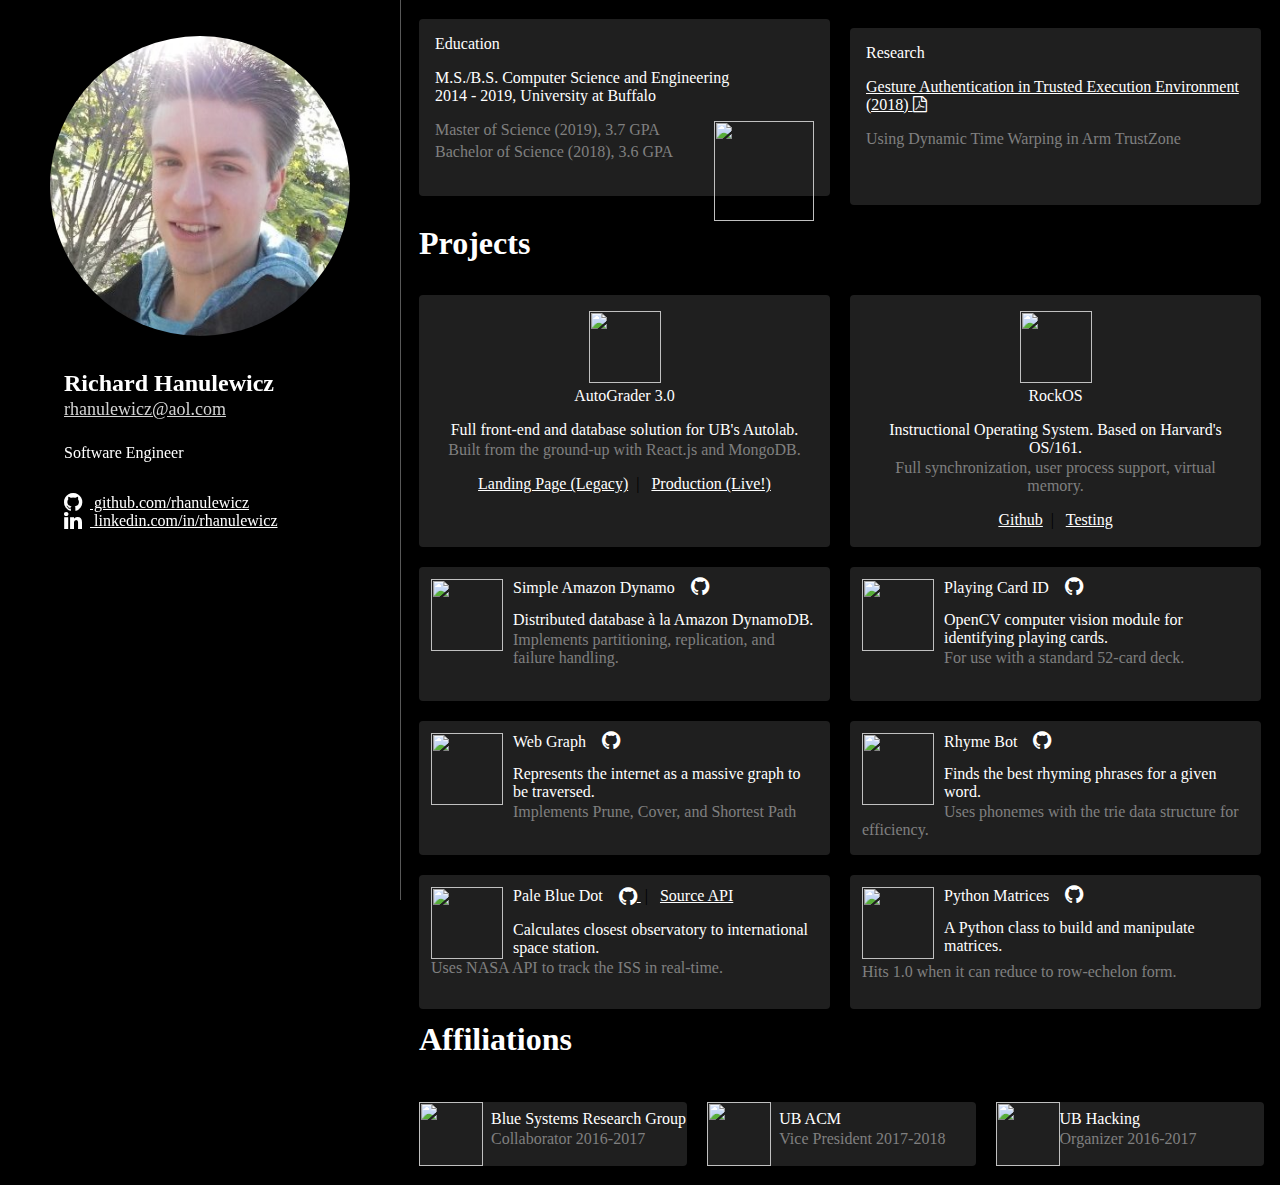
==== commit 037c3bf0: "Operation Shadow Clone" ====
--- a/index.html
+++ b/index.html
@@ -2,7 +2,7 @@
 <html>
 <title> Richard Hanulewicz </title>
 <meta name="viewport" content="width=device-width, initial-scale=1.0"> 
-<meta name = "keywords" content = "Richard, Ricky, Hanulewicz, Richard Hanulewicz, Ricky Hanulewicz, rshanule, rshanule@buffalo.edu, git, github, resume, code, programming" />
+<meta name = "keywords" content = "Richard, Ricky, Hanulewicz, Richard Hanulewicz, Ricky Hanulewicz, rhanulewicz, git, github, resume, code, programming" />
 <meta http-equiv="cache-control" content="no-cache" /> 
 <head>
 <link rel="stylesheet" type="text/css" href="css/bootstrap.min.css">
@@ -25,20 +25,16 @@
 			
 				<p >
 					<font size="3">
-					<a style="color: white;" href="https://github.com/rshanule" target="_blank">
+					<a style="color: white;" href="https://github.com/rhanulewicz" target="_blank">
 						<i style=" padding-right: 8px;" class="fa fa-github fa-lg"></i>
-						github.com/rshanule
+						github.com/rhanulewicz
 					</a>
 					<br/>
-					<a style="color: white;" href="https://www.linkedin.com/in/rshanule" target="_blank">
+					<a style="color: white;" href="https://www.linkedin.com/in/rhanulewicz" target="_blank">
 						<i style=" padding-right: 8px;" class="fa fa-linkedin fa-lg"></i>
-						linkedin.com/in/rshanule
+						linkedin.com/in/rhanulewicz
 					</a>
 					<br/>
-					<a style="color: white;" href="https://twitter.com/rickyhanulewicz" target="_blank">
-						<i style=" padding-right: 8px;" class="fa fa-twitter fa-lg"></i>
-						twitter.com/rickyhanulewicz
-					</a>
 					<br/>
 					</font>
 				</p>
@@ -94,7 +90,7 @@
 					</p>
 
 					<p class="h5" style="color: gray; margin-top: 2px; margin-bottom: 16px">Built from the ground-up with React.js and MongoDB.</p>
-					<a target="_blank" style="color: white" href="https://rshanule.github.io/UB-Grader-Landing/">Landing Page (Legacy)</a> &nbsp;| &nbsp; <a style="color: white" target="_blank" href="https://autolab.cse.buffalo.edu/home/no_user">Production (Live!)</a>
+					<a target="_blank" style="color: white" href="https://rhanulewicz.github.io/UB-Grader-Landing/">Landing Page (Legacy)</a> &nbsp;| &nbsp; <a style="color: white" target="_blank" href="https://autolab.cse.buffalo.edu/home/no_user">Production (Live!)</a>
 				</div>
 				</td>
 
@@ -108,7 +104,7 @@
 					</p>
 
 					<p class="h5" style="margin-top: 2px; margin-bottom: 16px; color: gray;">Full synchronization, user process support, virtual memory.</p>
-					<a target="_blank" style="color: white" href="https://github.com/rshanule/RockOS-161">Github</a> &nbsp;| &nbsp; <a style="color: white" target="_blank" href="https://web.archive.org/web/20190203194527/https://test161.ops-class.org/leaders">Testing</a>
+					<a target="_blank" style="color: white" href="https://github.com/rhanulewicz/RockOS-161">Github</a> &nbsp;| &nbsp; <a style="color: white" target="_blank" href="https://web.archive.org/web/20190203194527/https://test161.ops-class.org/leaders">Testing</a>
 				</div>
 				</td>
 			</tr>
@@ -122,7 +118,7 @@
 						<img style="float: left; height: 72px; margin-right: 10px;" src="dynamo.png">
 						<p class="h3" style="color: white; margin-top: 0px; margin-right: 16px; margin-bottom: 4px; float: left;" >Simple Amazon Dynamo</p>
 					
-						<a style="color: white;" href="https://github.com/rshanule/SimpleDynamo" target="_blank">
+						<a style="color: white;" href="https://github.com/rhanulewicz/SimpleDynamo" target="_blank">
 							<i class="fa fa-github fa-lg"></i>
 						</a>
 					
@@ -142,7 +138,7 @@
 						<img style="float: left; height: 72px; margin-right: 10px;" src="cards.png">
 						<p class="h3" style="color: white; margin-top: 0px; margin-right: 16px; margin-bottom: -2px; float: left;" >Playing Card ID</p>
 					
-						<a style="color: white;" href="https://github.com/rshanule/Playing-Card-Identifier" target="_blank">
+						<a style="color: white;" href="https://github.com/rhanulewicz/Playing-Card-Identifier" target="_blank">
 							<i class="fa fa-github fa-lg"></i>
 						</a>
 					
@@ -164,7 +160,7 @@
 						<img style="float: left; height: 72px; margin-right: 10px;" src="graph.png">
 						<p class="h3" style="color: white; margin-top: 0px; margin-right: 16px; margin-bottom: -2px; float: left;" >Web Graph</p>
 	
-						<a style="color: white;" href="https://github.com/rshanule/Web-Graph" target="_blank">
+						<a style="color: white;" href="https://github.com/rhanulewicz/Web-Graph" target="_blank">
 							<i class="fa fa-github fa-lg"></i>
 						</a>
 	
@@ -183,7 +179,7 @@
 					<img style="float: left; height: 72px; margin-right: 10px;" src="a.png">
 					<p class="h3" style="color: white; margin-top: 0px; margin-right: 16px; margin-bottom: -2px; float: left;" >Rhyme Bot</p>
 
-					<a style="color: white;" href="https://github.com/rshanule/Rhyme-Bot" target="_blank">
+					<a style="color: white;" href="https://github.com/rhanulewicz/Rhyme-Bot" target="_blank">
 						<i class="fa fa-github fa-lg"></i>
 					</a>
 
@@ -232,7 +228,7 @@
 
 					<p class="h3" style="color: white; margin-top: 0px; float:left; margin-right: 16px; margin-bottom: -2px;" >Python Matrices</p>
 
-					<a style="color: white;" href="https://github.com/rshanule/Python-Matrices/" target="_blank">
+					<a style="color: white;" href="https://github.com/rhanulewicz/Python-Matrices/" target="_blank">
 						<i style=" padding-right: 8px;" class="fa fa-github fa-lg"></i>
 					</a>
 					
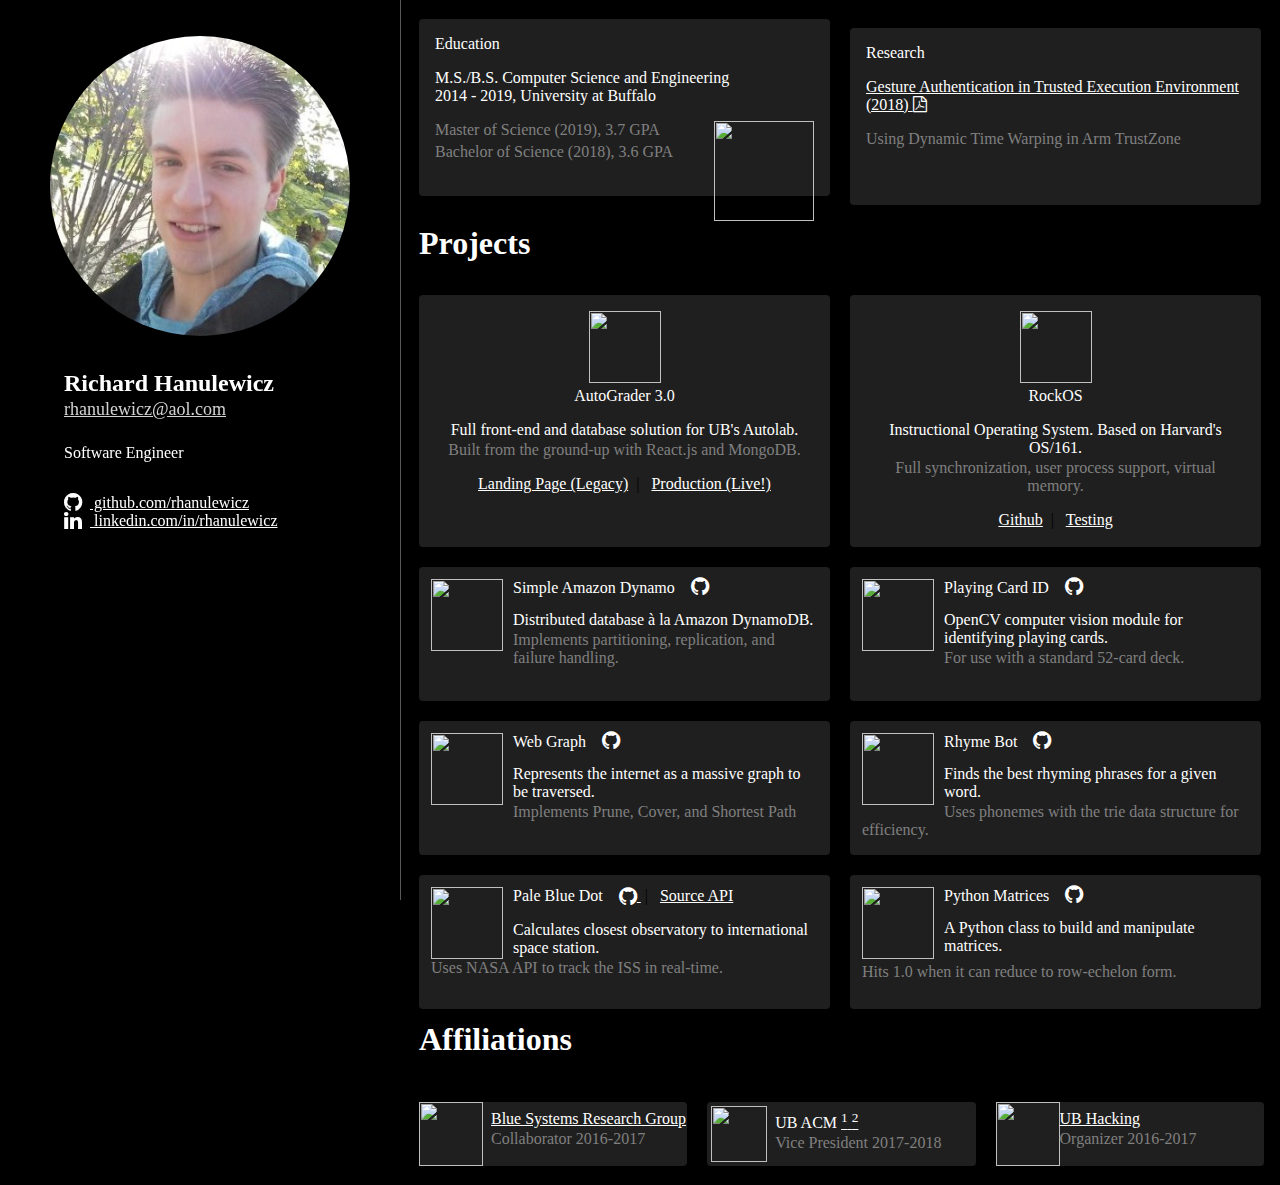
==== commit 012e8f6e: "Added links to Affiliations section" ====
--- a/index.html
+++ b/index.html
@@ -253,26 +253,32 @@
 				<td class="tricardcell">
 				<div class="halfcardcard" id="affcard">
 					<img style="height: 64px; float:left; margin-right: 8px; " src="blue.jpg">
-			
+
+					<a style="color:white" target="_blank" href="https://www.bluegroup.systems/people/">
 					<p class="h5" style="color:white; padding-top: 8px; margin-bottom: 0px;">
 						Blue Systems Research Group
 					</p>
-
+					</a>
 					<p class="h5" style="color: gray; margin-top: 2px; margin-bottom: 16px">Collaborator 2016-2017</p>
-				
+
 				</div>
 				</td>
 
 				<td class="tricardcell">
 					<div class="halfcardcard" id="affcard">
-						<img style="height: 64px; float:left; margin-right: 8px; " src="ubacm.png">
-				
+						<img style="height: 56px; float:left; margin-right: 8px; margin-top: 4px; margin-left: 4px; " src="ubacm.png">
+						
 						<p class="h5" style="color:white; padding-top: 8px; margin-bottom: 0px;">
 							UB ACM
-						</p>
-	
+						<a style="color:white" target="_blank" href="https://engineering.buffalo.edu/computer-science-engineering/people/professional-and-student-organizations.html">
+						<sup>1</sup>
+						</a>
+						<a style="color:white" target="_blank" href="https://www.acm.org/binaries/content/assets/chapters/student-chapter-excellence-awards-submissions-2018/outstanding-chapter-activities-submissions-2018/state-university-of-ny-buffalo-acm-student-chapter-activities.pdf">
+						<sup>2</sup>
+						</a>
+						</p>
+
 						<p class="h5" style="color: gray; margin-top: 2px; margin-bottom: 16px">Vice President 2017-2018</p>
-					
 					</div>
 				</td>
 
@@ -280,13 +286,13 @@
 					<div class="halfcardcard" id="affcard">
 						<img style="float: left; height: 64px;" src="ubhacking.png">
 						
-					
+						<a style="color:white" target="_blank" href="https://engineering.buffalo.edu/computer-science-engineering/people/professional-and-student-organizations/ub-hacking.html">
 						<p class="h5" style="padding-top: 8px; margin-bottom: 0px; color: white;">
 							UB Hacking
 						</p>
-	
+						</a>
+						
 						<p class="h5" style="width: auto; margin-top: 2px; margin-bottom: 16px; color: gray;">Organizer 2016-2017</p>
-						
 					</div>
 					</td>
 			</tr>
